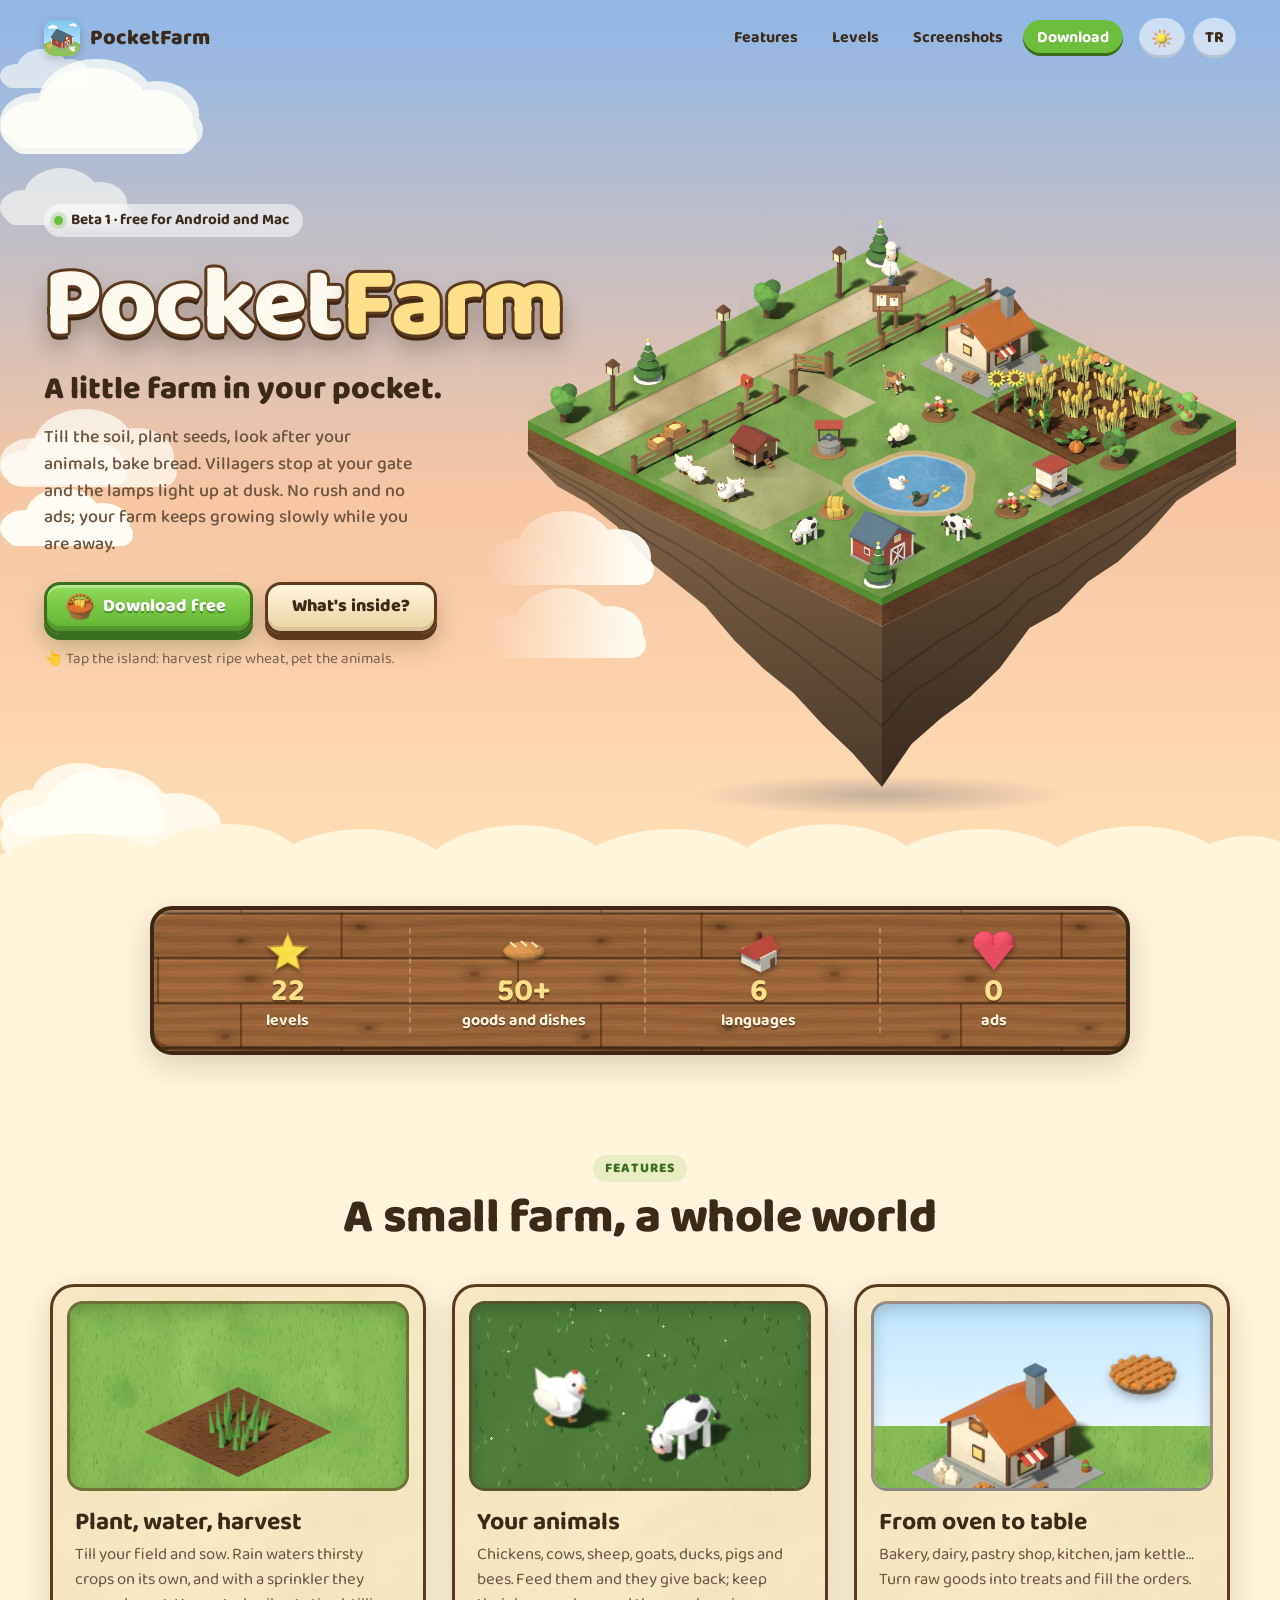
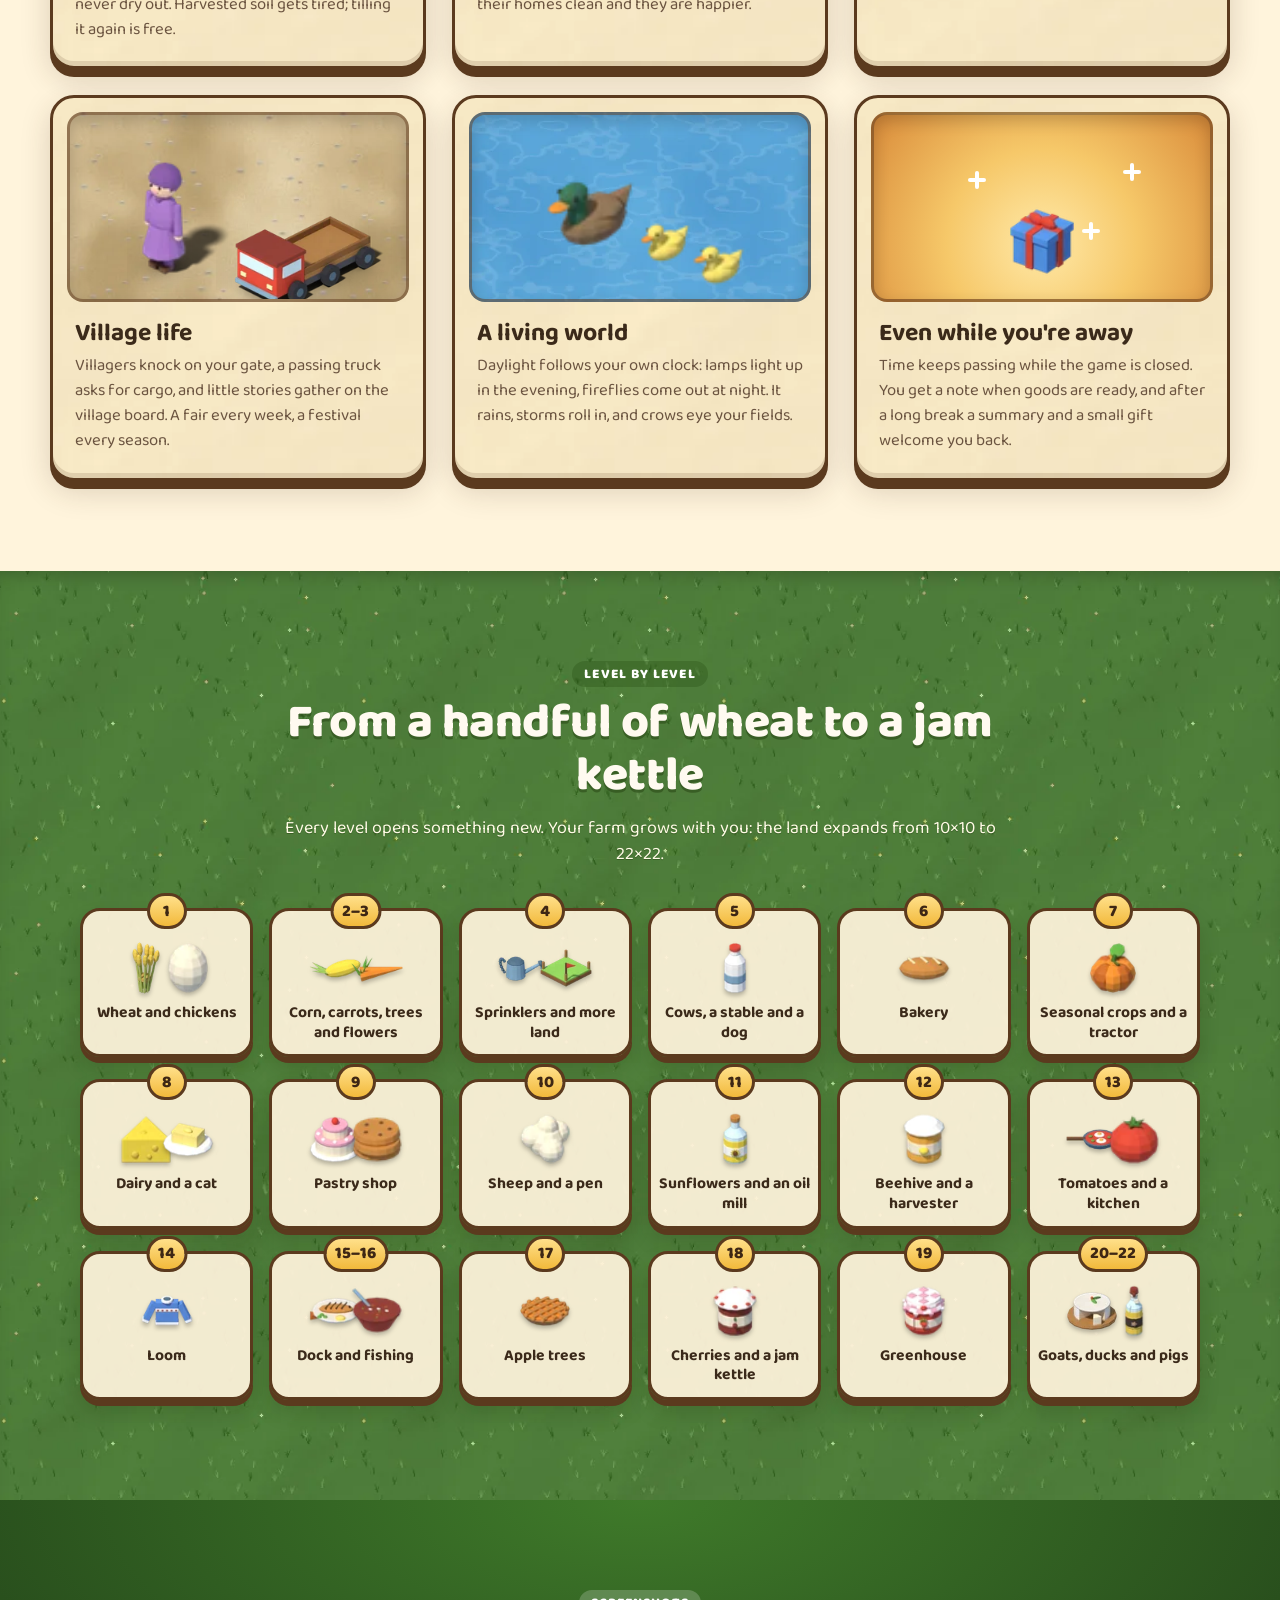
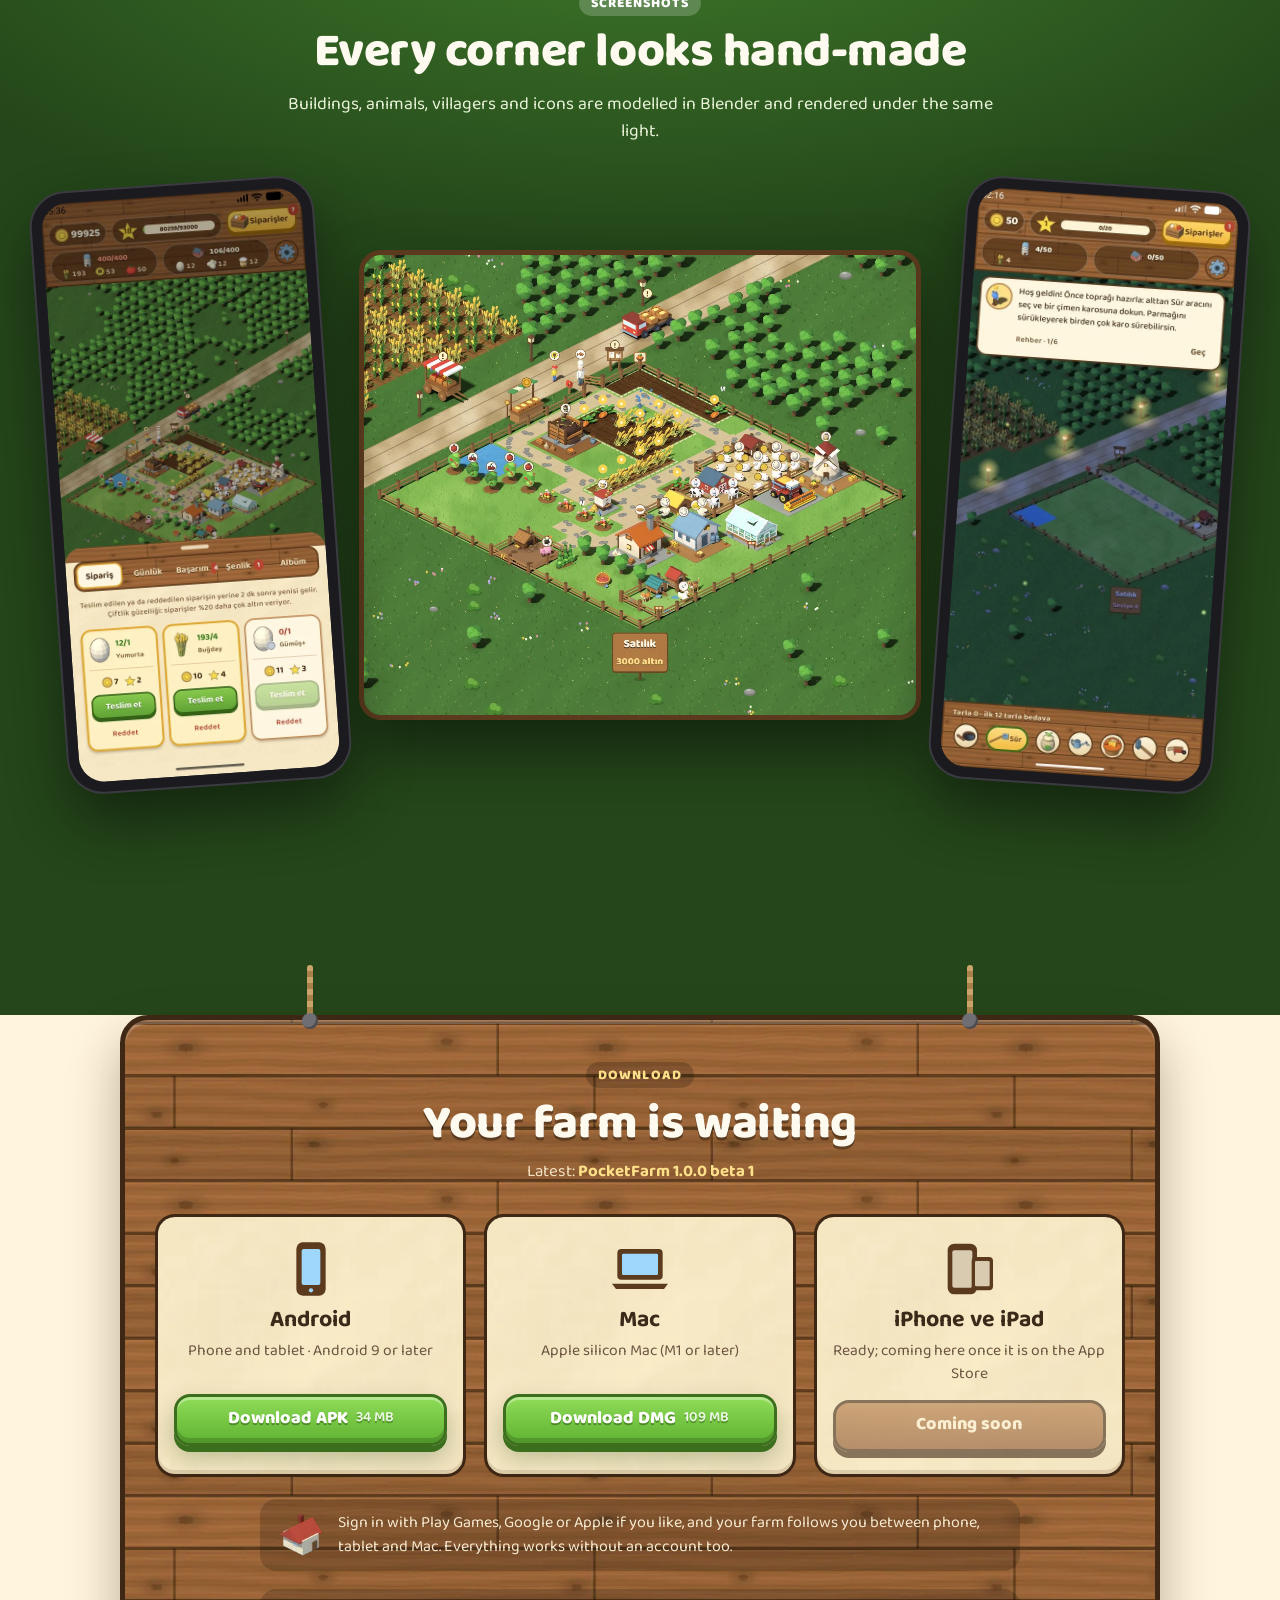
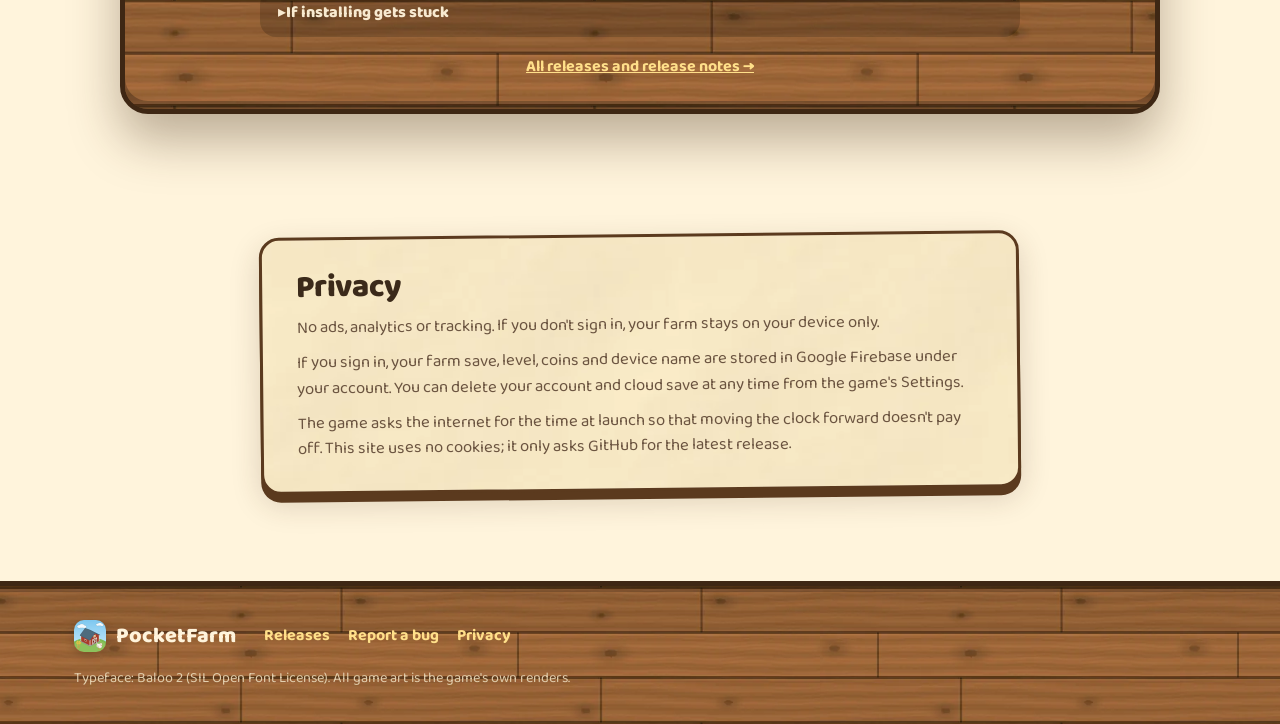
==== docs/index.html @ 1d4fcc30 "Tanıtım sitesi: gökte süzülen canlı çiftlik adası, özellikler, seviyeler, görseller ve indirme Co-Au" ====
<!doctype html>
<html lang="tr">
<head>
<meta charset="utf-8">
<meta name="viewport" content="width=device-width, initial-scale=1, viewport-fit=cover">
<title>PocketFarm — Cebinde küçük bir çiftlik</title>
<meta name="description" content="PocketFarm: el yapımı görünümlü, sakin bir çiftlik oyunu. Ek, biç, hayvanlarına bak, fırında ekmek pişir. Android ve Mac için ücretsiz beta.">
<meta name="theme-color" content="#7ec8ff">
<meta property="og:type" content="website">
<meta property="og:title" content="PocketFarm — Cebinde küçük bir çiftlik">
<meta property="og:description" content="El yapımı görünümlü, sakin bir çiftlik oyunu. Android ve Mac için ücretsiz beta.">
<meta property="og:image" content="https://serkantkn.github.io/PocketFarm/assets/og.jpg">
<meta property="og:url" content="https://serkantkn.github.io/PocketFarm/">
<meta name="twitter:card" content="summary_large_image">
<link rel="icon" href="assets/icon-64.png" type="image/png">
<link rel="apple-touch-icon" href="assets/icon-180.png">
<link rel="preload" href="assets/fonts/baloo2.woff2" as="font" type="font/woff2" crossorigin>
<link rel="stylesheet" href="assets/site.css">
</head>
<body>

<header class="hero" id="top" data-time="day">
  <div class="sky" aria-hidden="true">
    <div class="sky-layer" data-for="dawn"></div>
    <div class="sky-layer" data-for="day"></div>
    <div class="sky-layer" data-for="dusk"></div>
    <div class="sky-layer" data-for="night"></div>
    <div class="stars"></div>
    <div class="sun"></div>
    <div class="moon"></div>
    <div class="clouds back"></div>
  </div>

  <nav class="nav">
    <a class="brand" href="#top"><img src="assets/icon-64.png" alt="" width="36" height="36"><span>PocketFarm</span></a>
    <div class="nav-links">
      <a href="#ozellikler" data-i18n="nav.features">Neler var</a>
      <a href="#seviyeler" data-i18n="nav.levels">Seviyeler</a>
      <a href="#gorseller" data-i18n="nav.shots">Görseller</a>
      <a href="#indir" class="nav-cta" data-i18n="nav.download">İndir</a>
    </div>
    <div class="nav-tools">
      <button class="pill time-btn" id="timeBtn" type="button" aria-label="Günün saatini değiştir" data-i18n-aria="time.aria"><span class="time-icon"></span></button>
      <button class="pill lang-btn" id="langBtn" type="button" aria-label="Switch to English">EN</button>
    </div>
  </nav>

  <div class="hero-inner">
    <div class="hero-text">
      <p class="badge"><span class="dot"></span><span data-i18n="hero.badge">Beta 1 · Android ve Mac için ücretsiz</span></p>
      <h1 class="title">Pocket<span>Farm</span></h1>
      <p class="tagline" data-i18n="hero.tagline">Cebinde küçük bir çiftlik.</p>
      <p class="lead" data-i18n="hero.lead">Toprağı sür, tohum ek, hayvanlarına bak, fırında ekmek pişir. Köylüler kapına gelir, akşam olunca fenerler yanar. Acele yok, reklam yok; çiftliğin sen yokken de yavaş yavaş büyür.</p>
      <div class="cta">
        <a class="btn leaf" href="#indir"><span class="btn-icon" data-sprite="ui_harvest"></span><span data-i18n="hero.cta">Ücretsiz indir</span></a>
        <a class="btn paper" href="#ozellikler" data-i18n="hero.more">Neler var?</a>
      </div>
      <p class="hint" data-i18n="hero.hint">Adaya dokun: olgun buğdayı biç, hayvanları sev.</p>
    </div>
    <div class="island-wrap" id="islandWrap">
      <div class="island-float">
        <div class="island" id="island" role="img" aria-label="Gökte süzülen küçük bir çiftlik adası: fırın, kümes, tarla, gölet, yolda yürüyen köylüler" data-i18n-aria="hero.islandAria"></div>
      </div>
      <div class="island-shadow"></div>
      <div class="coin-pop" id="coinPill" hidden><span data-sprite="ui_coin"></span><b id="coinCount">0</b></div>
    </div>
  </div>

  <div class="clouds front" aria-hidden="true"></div>
  <div class="birds" id="birds" aria-hidden="true"></div>
  <svg class="cloud-bank" viewBox="0 0 1440 120" preserveAspectRatio="none" aria-hidden="true"><path d="M0,70 C60,40 120,40 170,62 C210,30 290,26 330,58 C380,34 450,36 490,64 C540,28 630,30 670,60 C720,36 800,34 840,62 C890,26 980,30 1020,60 C1070,34 1150,36 1190,62 C1240,30 1320,32 1360,58 C1395,44 1425,48 1440,56 L1440,120 L0,120 Z"/></svg>
</header>

<main>
  <section class="stats" aria-label="Kısaca">
    <ul>
      <li class="reveal"><span data-sprite="ui_star"></span><b>22</b><span data-i18n="stats.levels">seviye</span></li>
      <li class="reveal"><span data-sprite="item_bread"></span><b>50+</b><span data-i18n="stats.goods">ürün ve yemek</span></li>
      <li class="reveal"><span data-sprite="ui_home"></span><b>6</b><span data-i18n="stats.langs">dil</span></li>
      <li class="reveal"><span data-sprite="ui_heart"></span><b>0</b><span data-i18n="stats.ads">reklam</span></li>
    </ul>
  </section>

  <section class="features" id="ozellikler">
    <div class="section-head reveal">
      <p class="eyebrow" data-i18n="feat.eyebrow">Neler var</p>
      <h2 data-i18n="feat.title">Küçük bir çiftlik, kocaman bir dünya</h2>
    </div>
    <div class="cards">
      <article class="card reveal">
        <div class="vignette v-soil"><div class="grow" id="growDemo"></div><span class="drop" data-sprite="ui_water"></span></div>
        <h3 data-i18n="f1.t">Ek, sula, biç</h3>
        <p data-i18n="f1.d">Tarlanı sür, tohumu ek. Yağmur susuz ekinleri kendisi sular, fıskiye kurarsan hiç kurumazlar. Biçtiğin toprak yorulur; yeniden sürmek bedava.</p>
      </article>
      <article class="card reveal">
        <div class="vignette v-grass"><span class="actor" data-anim="animal_chicken_walk_se" data-scale="1.5" style="--x:26%;--y:66%"></span><span class="actor" data-anim="animal_cow_eat_sw" data-scale="1.3" style="--x:64%;--y:78%"></span></div>
        <h3 data-i18n="f2.t">Hayvanların</h3>
        <p data-i18n="f2.d">Tavuk, inek, koyun, keçi, ördek, domuz ve arılar. Besledikçe ürün verirler; evlerini temiz tutarsan daha mutlu olurlar.</p>
      </article>
      <article class="card reveal">
        <div class="vignette v-wood"><span class="still" data-sprite="object_bakery" style="--x:40%;--y:92%;--s:1.05"></span><div class="carousel" id="goods"></div></div>
        <h3 data-i18n="f3.t">Fırından sofraya</h3>
        <p data-i18n="f3.d">Fırın, mandıra, pastane, mutfak, reçel kazanı… Ham ürünü işle, siparişleri yetiştir. Menemen de var.</p>
      </article>
      <article class="card reveal">
        <div class="vignette v-road"><span class="actor" data-anim="villager_granny_idle_sw" data-scale="1.5" style="--x:28%;--y:82%"></span><span class="still" data-sprite="world_truck" style="--x:70%;--y:86%;--s:1.05"></span><span class="bubble" data-sprite="ui_orders"></span></div>
        <h3 data-i18n="f4.t">Köy hayatı</h3>
        <p data-i18n="f4.d">Kapına köylüler gelir, yoldan geçen kamyon yük ister, köy panosunda küçük hikâyeler birikir. Haftada bir panayır, her mevsim bir şenlik.</p>
      </article>
      <article class="card reveal">
        <div class="vignette v-water"><span class="actor" data-anim="bird_duck_brown_swim_sw" data-scale="2.2" style="--x:36%;--y:58%"></span><span class="actor" data-anim="bird_duckling_swim_sw" data-scale="2.2" style="--x:58%;--y:72%"></span><span class="actor" data-anim="bird_duckling_swim_sw" data-scale="2.2" style="--x:74%;--y:84%"></span></div>
        <h3 data-i18n="f5.t">Yaşayan dünya</h3>
        <p data-i18n="f5.d">Gün ışığı senin saatini izler: akşam fenerler yanar, gece ateş böcekleri çıkar. Yağmur yağar, fırtına çıkar, kargalar tarlana dadanır.</p>
      </article>
      <article class="card reveal">
        <div class="vignette v-gift"><span class="still pulse" data-sprite="ui_gift" style="--x:50%;--y:78%;--s:1.5"></span><span class="spark" style="--x:28%;--y:30%"></span><span class="spark" style="--x:74%;--y:26%"></span><span class="spark" style="--x:62%;--y:58%"></span></div>
        <h3 data-i18n="f6.t">Sen yokken de</h3>
        <p data-i18n="f6.d">Oyun kapalıyken zaman işlemeye devam eder. Ürünler hazır olunca haber verir; uzun bir aradan sonra seni neler olduğunun özeti ve küçük bir hediye karşılar.</p>
      </article>
    </div>
  </section>

  <section class="levels" id="seviyeler">
    <div class="section-head reveal">
      <p class="eyebrow" data-i18n="lv.eyebrow">Seviyeden seviyeye</p>
      <h2 data-i18n="lv.title">Bir avuç buğdaydan reçel kazanına</h2>
      <p class="sub" data-i18n="lv.sub">Her seviye yeni bir şey açar. Çiftliğin de seninle büyür: arazi 10×10'dan 22×22'ye genişler.</p>
    </div>
    <ol class="path" id="levelPath"></ol>
  </section>

  <section class="gallery" id="gorseller">
    <div class="section-head reveal light">
      <p class="eyebrow" data-i18n="gal.eyebrow">Görseller</p>
      <h2 data-i18n="gal.title">Her köşesi elle yapılmış gibi</h2>
      <p class="sub" data-i18n="gal.sub">Binalar, hayvanlar, köylüler ve simgeler Blender'da modellenip aynı ışıkla render edildi.</p>
    </div>
    <div class="shots">
      <figure class="phone reveal tilt-l"><img src="assets/shots/orders.webp" width="540" height="1200" loading="lazy" alt="Sipariş panosu: yumurta, buğday ve gümüş kalite yumurta siparişleri" data-i18n-alt="gal.a1"></figure>
      <figure class="wide reveal"><img src="assets/shots/farm.webp" width="1080" height="900" loading="lazy" alt="Çitle çevrili çiftlik: tarlalar, fırın, ahır, sera, yol kenarında tezgâh ve kamyon" data-i18n-alt="gal.a2"></figure>
      <figure class="phone reveal tilt-r"><img src="assets/shots/start-night.webp" width="540" height="1200" loading="lazy" alt="İlk açılış, gece: rehber kartı ve yanan fenerler" data-i18n-alt="gal.a3"></figure>
    </div>
  </section>

  <section class="download" id="indir">
    <div class="board reveal">
      <div class="board-ropes" aria-hidden="true"><i></i><i></i></div>
      <div class="board-face">
        <p class="eyebrow" data-i18n="dl.eyebrow">İndir</p>
        <h2 data-i18n="dl.title">Çiftliğin seni bekliyor</h2>
        <p class="version"><span data-i18n="dl.version">Son sürüm:</span> <b id="relName">PocketFarm 1.0.0 beta 1</b></p>
        <div class="platforms">
          <div class="platform">
            <svg viewBox="0 0 48 48" aria-hidden="true"><rect x="13" y="4" width="22" height="40" rx="5"/><rect x="17" y="9" width="14" height="27" rx="1.5" class="screen"/><circle cx="24" cy="40" r="1.6" class="screen"/></svg>
            <h3>Android</h3>
            <p data-i18n="dl.android">Telefon ve tablet · Android 9 ve üstü</p>
            <a class="btn leaf" id="apkLink" href="https://github.com/serkantkn/PocketFarm/releases/download/v1.0.0_beta-1/PocketFarm-1.0.0_beta-1.apk"><span data-i18n="dl.apk">APK indir</span> <small id="apkSize">34 MB</small></a>
          </div>
          <div class="platform">
            <svg viewBox="0 0 48 48" aria-hidden="true"><rect x="7" y="9" width="34" height="23" rx="3"/><rect x="10.5" y="12.5" width="27" height="16" rx="1" class="screen"/><path d="M3 35h42l-3 4H6z"/></svg>
            <h3>Mac</h3>
            <p data-i18n="dl.mac">Apple çipli Mac (M1 ve sonrası)</p>
            <a class="btn leaf" id="dmgLink" href="https://github.com/serkantkn/PocketFarm/releases/download/v1.0.0_beta-1/PocketFarm-1.0.0_beta-1-mac.dmg"><span data-i18n="dl.dmg">DMG indir</span> <small id="dmgSize">109 MB</small></a>
          </div>
          <div class="platform soon">
            <svg viewBox="0 0 48 48" aria-hidden="true"><rect x="8" y="5" width="22" height="38" rx="5"/><rect x="11.5" y="10" width="15" height="28" rx="1.5" class="screen"/><rect x="26" y="15" width="16" height="25" rx="3"/><rect x="28.5" y="18" width="11" height="19" rx="1" class="screen"/></svg>
            <h3>iPhone ve iPad</h3>
            <p data-i18n="dl.ios">Hazır; App Store'a çıkınca burada</p>
            <span class="btn wood disabled" data-i18n="dl.soon">Yakında</span>
          </div>
        </div>
        <div class="sync"><span data-sprite="ui_home"></span><p data-i18n="dl.sync">İstersen Play Oyunlar, Google ya da Apple hesabınla giriş yap: çiftliğin telefon, tablet ve Mac arasında seninle gelir. Giriş yapmadan da her şey oynanır.</p></div>
        <details class="howto">
          <summary data-i18n="dl.howto">Kurulumda takılırsan</summary>
          <div class="howto-body">
            <p><b>Android:</b> <span data-i18n="dl.howA">APK'yı indirip aç. Telefon bilinmeyen kaynaklardan yüklemeye izin vermeni isteyebilir; izin verip kurulumu tamamla.</span></p>
            <p><b>Mac:</b> <span data-i18n="dl.howM">DMG'yi aç, PocketFarm'ı Uygulamalar klasörüne sürükle. Uygulama henüz Apple onayından geçmediği için ilk açılışta macOS onu durdurur: Sistem Ayarları → Gizlilik ve Güvenlik'te en alttaki “Yine de Aç” düğmesine bas.</span></p>
            <p data-i18n="dl.howB">Bu bir beta: hatalarla karşılaşabilirsin. Bir sorun görürsen GitHub'da bir issue açman çok yardımcı olur.</p>
          </div>
        </details>
        <p class="all"><a href="https://github.com/serkantkn/PocketFarm/releases" data-i18n="dl.all">Bütün sürümler ve sürüm notları →</a></p>
      </div>
    </div>
  </section>

  <section class="privacy" id="gizlilik">
    <div class="paper-note reveal">
      <h2 data-i18n="pv.title">Gizlilik</h2>
      <p data-i18n="pv.p1">Reklam, analiz ve izleme yok. Giriş yapmazsan çiftliğin yalnızca cihazında durur.</p>
      <p data-i18n="pv.p2">Giriş yaparsan çiftlik kaydın, seviyen, altının ve cihazının adı hesabına bağlı olarak Google Firebase'de saklanır. Hesabını ve buluttaki kaydını istediğin an oyunun Ayarlar bölümünden silebilirsin.</p>
      <p data-i18n="pv.p3">Oyun, saat ileri alınarak kazanç elde edilmesin diye açılışta internetten saati sorar. Bu site de çerez kullanmaz; yalnızca son sürümü öğrenmek için GitHub'a sorar.</p>
    </div>
  </section>
</main>

<footer class="footer">
  <div class="footer-inner">
    <a class="brand" href="#top"><img src="assets/icon-64.png" alt="" width="32" height="32"><span>PocketFarm</span></a>
    <nav>
      <a href="https://github.com/serkantkn/PocketFarm/releases" data-i18n="ft.releases">Sürümler</a>
      <a href="https://github.com/serkantkn/PocketFarm/issues" data-i18n="ft.issues">Hata bildir</a>
      <a href="#gizlilik" data-i18n="ft.privacy">Gizlilik</a>
    </nav>
    <p class="small" data-i18n="ft.note">Yazı tipi: Baloo 2 (SIL Open Font License). Bütün oyun görselleri oyunun kendi render'larıdır.</p>
  </div>
</footer>

<script src="assets/site.js" defer></script>
</body>
</html>
---- docs/assets/site.css ----
/* PocketFarm tanıtım sitesi. Renkler oyunun arayüzünden: ahşap, kâğıt, yaprak yeşili, altın. */

@font-face {
  font-family: "Baloo 2";
  src: url("fonts/baloo2.woff2") format("woff2");
  font-weight: 400 800;
  font-display: swap;
}

:root {
  --ink: #3b2a1a;
  --ink-soft: #6b5440;
  --paper: #fff4dc;
  --paper-2: #f1dcb0;
  --wood: #9a6438;
  --wood-dark: #5b3a1e;
  --wood-deep: #3e2714;
  --leaf: #6cbf3c;
  --leaf-dark: #3b6e1d;
  --gold: #f2b93b;
  --gold-light: #ffe08a;
  --cream: #fffaf0;
  --sky-ink: #2a3a56;
  --radius: 18px;
  --shadow: 0 10px 30px rgba(62, 39, 20, .18);
  --hero-ink: var(--ink);
  --hero-ink-soft: var(--ink-soft);
  color-scheme: light;
}

* { box-sizing: border-box; }
html { scroll-behavior: smooth; -webkit-text-size-adjust: 100%; }
body {
  margin: 0;
  font-family: "Baloo 2", ui-rounded, "SF Pro Rounded", system-ui, sans-serif;
  color: var(--ink);
  background: var(--paper);
  line-height: 1.5;
  overflow-x: hidden;
}
img { max-width: 100%; display: block; }
a { color: inherit; }
h1, h2, h3 { line-height: 1.1; margin: 0; }
p { margin: 0; }

/* ---------- Sprite yardımcıları ---------- */
[data-sprite], .actor, .still, .spr { background-repeat: no-repeat; }
.ico {
  display: inline-block;
  background-size: contain;
  background-position: center;
  background-repeat: no-repeat;
}

/* ---------- Kahraman: gökyüzü ---------- */
.hero {
  position: relative;
  min-height: max(720px, 100svh);
  overflow: hidden;
  isolation: isolate;
  color: var(--hero-ink);
  padding-bottom: 90px;
}
.sky { position: absolute; inset: 0; z-index: -2; }
.sky-layer { position: absolute; inset: 0; opacity: 0; transition: opacity 1.6s ease; }
.sky-layer[data-for="dawn"]  { background: linear-gradient(180deg, #8fb7e8 0%, #f7c6a3 55%, #ffe1b8 100%); }
.sky-layer[data-for="day"]   { background: linear-gradient(180deg, #5fb4f2 0%, #9fd6fb 50%, #dff3ff 100%); }
.sky-layer[data-for="dusk"]  { background: linear-gradient(180deg, #3d4f97 0%, #b46a8c 45%, #ffa26b 80%, #ffd38a 100%); }
.sky-layer[data-for="night"] { background: linear-gradient(180deg, #070f2a 0%, #15275a 55%, #2a3f7a 100%); }
.hero[data-time="dawn"]  .sky-layer[data-for="dawn"],
.hero[data-time="day"]   .sky-layer[data-for="day"],
.hero[data-time="dusk"]  .sky-layer[data-for="dusk"],
.hero[data-time="night"] .sky-layer[data-for="night"] { opacity: 1; }

.hero[data-time="dusk"], .hero[data-time="night"] { --hero-ink: #fff4dc; --hero-ink-soft: #e9dcc4; }

.stars {
  position: absolute; inset: 0 0 30% 0; opacity: 0; transition: opacity 1.6s ease;
  background-image:
    radial-gradient(1.5px 1.5px at 12% 18%, #fff 50%, transparent 51%),
    radial-gradient(1px 1px at 22% 42%, #fff 50%, transparent 51%),
    radial-gradient(1.5px 1.5px at 35% 12%, #fff 50%, transparent 51%),
    radial-gradient(1px 1px at 48% 30%, #fff 50%, transparent 51%),
    radial-gradient(2px 2px at 58% 8%, #fff 50%, transparent 51%),
    radial-gradient(1px 1px at 66% 36%, #fff 50%, transparent 51%),
    radial-gradient(1.5px 1.5px at 78% 16%, #fff 50%, transparent 51%),
    radial-gradient(1px 1px at 88% 40%, #fff 50%, transparent 51%),
    radial-gradient(1.5px 1.5px at 94% 10%, #fff 50%, transparent 51%),
    radial-gradient(1px 1px at 6% 52%, #fff 50%, transparent 51%),
    radial-gradient(1px 1px at 41% 56%, #fff 50%, transparent 51%),
    radial-gradient(1px 1px at 72% 60%, #fff 50%, transparent 51%);
  animation: twinkle 5s ease-in-out infinite alternate;
}
.hero[data-time="night"] .stars { opacity: 1; }
.hero[data-time="dusk"] .stars { opacity: .35; }
@keyframes twinkle { from { filter: brightness(.7); } to { filter: brightness(1.3); } }

.sun, .moon {
  position: absolute; width: 110px; height: 110px; border-radius: 50%;
  left: var(--orb-x, 70%); top: var(--orb-y, 12%);
  transition: left 1.6s ease, top 1.6s ease, opacity 1.2s ease;
}
.sun {
  background: radial-gradient(circle at 50% 50%, #fff6c8 0 38%, #ffd96a 39% 54%, rgba(255, 210, 90, .35) 55% 68%, transparent 70%);
  animation: sunpulse 6s ease-in-out infinite;
}
.moon {
  width: 70px; height: 70px; opacity: 0;
  background: radial-gradient(circle at 38% 38%, #fffbe8 0 55%, #e8dfc0 56% 70%, transparent 71%);
  box-shadow: 0 0 60px 20px rgba(255, 248, 220, .18);
}
.hero[data-time="night"] .sun { opacity: 0; }
.hero[data-time="night"] .moon { opacity: 1; }
@keyframes sunpulse { 50% { transform: scale(1.06); } }

/* Bulutlar: JS üretir, CSS kaydırır */
.clouds { position: absolute; inset: 0; pointer-events: none; }
.clouds.back { z-index: 0; }
.clouds.front { z-index: 2; }
.clouds.local { z-index: 8; overflow: hidden; inset: -10% -6%; -webkit-mask-image: linear-gradient(90deg, transparent, #000 18%, #000 82%, transparent); mask-image: linear-gradient(90deg, transparent, #000 18%, #000 82%, transparent); }
.clouds.local .cloud { animation-name: driftLocal; }
@keyframes driftLocal { from { transform: translateX(-260px); } to { transform: translateX(calc(100cqw + 40px)); } }
.island-wrap { container-type: inline-size; }
.cloud {
  position: absolute; left: 0; top: var(--top);
  width: var(--w); height: calc(var(--w) * .42);
  opacity: var(--o, .9);
  animation: drift var(--dur) linear infinite;
  animation-delay: var(--delay);
  will-change: transform;
}
.cloud::before, .cloud::after, .cloud i {
  content: ""; position: absolute; background: #fff; border-radius: 50%;
}
.cloud::before { width: 55%; height: 100%; left: 18%; bottom: 0; }
.cloud::after { width: 40%; height: 75%; right: 6%; bottom: 0; }
.cloud i { width: 36%; height: 62%; left: 0; bottom: 0; }
.cloud b { position: absolute; left: 4%; right: 4%; bottom: 0; height: 40%; background: #fff; border-radius: 999px; }
.hero[data-time="dusk"] .cloud { filter: sepia(.4) saturate(2) hue-rotate(-20deg) brightness(.95); }
.hero[data-time="night"] .cloud { filter: brightness(.38) saturate(.6); }
.hero[data-time="dawn"] .cloud { filter: sepia(.25) saturate(1.6) hue-rotate(-12deg); }
@keyframes drift {
  from { transform: translateX(-30vw); }
  to { transform: translateX(110vw); }
}

.cloud-bank { position: absolute; left: 0; right: 0; bottom: -1px; width: 100%; height: 110px; z-index: 5; }
.cloud-bank path { fill: var(--paper); }

/* ---------- Gezinme ---------- */
.nav {
  position: relative; z-index: 10;
  display: flex; align-items: center; gap: 16px;
  max-width: 1240px; margin: 0 auto; padding: 18px 24px;
}
.brand { display: inline-flex; align-items: center; gap: 10px; text-decoration: none; font-weight: 800; font-size: 1.35rem; }
.brand img { border-radius: 10px; box-shadow: 0 3px 10px rgba(0, 0, 0, .18); }
.nav-links { display: flex; gap: 6px; margin-left: auto; }
.nav-links a {
  text-decoration: none; font-weight: 700; padding: 6px 14px; border-radius: 999px;
  color: var(--hero-ink); transition: background .2s;
}
.nav-links a:hover { background: rgba(255, 255, 255, .35); }
.nav-links .nav-cta { background: var(--leaf); color: #fff; box-shadow: inset 0 -3px 0 var(--leaf-dark); }
.nav-links .nav-cta:hover { background: #7bd048; }
.nav-tools { display: flex; gap: 8px; }
.pill {
  font: inherit; font-weight: 800; cursor: pointer; border: 0;
  height: 40px; min-width: 40px; padding: 0 12px; border-radius: 999px;
  background: rgba(255, 255, 255, .55); color: var(--ink);
  box-shadow: inset 0 -3px 0 rgba(0, 0, 0, .12);
  backdrop-filter: blur(6px); -webkit-backdrop-filter: blur(6px);
  transition: transform .15s, background .2s;
}
.pill:hover { background: rgba(255, 255, 255, .8); }
.pill:active { transform: translateY(1px); }
.time-icon { display: inline-block; width: 22px; height: 22px; vertical-align: middle; background-size: contain; background-repeat: no-repeat; background-position: center; }

/* ---------- Kahraman: metin ve ada ---------- */
.hero-inner {
  position: relative; z-index: 3;
  max-width: 1240px; margin: 0 auto; padding: 24px 24px 0;
  display: grid; grid-template-columns: minmax(0, 1fr) minmax(0, 1.5fr);
  align-items: center; gap: 12px;
}
.hero-text { position: relative; z-index: 6; }
.badge {
  display: inline-flex; align-items: center; gap: 8px;
  padding: 5px 14px 5px 10px; border-radius: 999px;
  background: rgba(255, 255, 255, .55); color: var(--ink);
  font-weight: 700; font-size: .95rem;
  backdrop-filter: blur(6px); -webkit-backdrop-filter: blur(6px);
}
.badge .dot { width: 9px; height: 9px; border-radius: 50%; background: var(--leaf); box-shadow: 0 0 0 4px rgba(108, 191, 60, .25); animation: ping 2s ease-out infinite; }
@keyframes ping { 50% { box-shadow: 0 0 0 7px rgba(108, 191, 60, 0); } }

.title {
  margin: 14px 0 6px;
  font-size: clamp(3.4rem, 8vw, 6.2rem); font-weight: 800; letter-spacing: -.02em;
  color: var(--cream);
  -webkit-text-stroke: 0;
  text-shadow:
    0 3px 0 var(--wood-dark), 0 6px 0 var(--wood-deep),
    3px 0 0 var(--wood-dark), -3px 0 0 var(--wood-dark), 0 -3px 0 var(--wood-dark),
    2px 2px 0 var(--wood-dark), -2px 2px 0 var(--wood-dark), 2px -2px 0 var(--wood-dark), -2px -2px 0 var(--wood-dark),
    0 14px 24px rgba(40, 25, 10, .35);
}
.title span { color: var(--gold-light); }
.tagline { font-size: clamp(1.4rem, 2.6vw, 2rem); font-weight: 800; color: var(--hero-ink); }
.lead { margin-top: 10px; font-size: 1.12rem; max-width: 34ch; color: var(--hero-ink-soft); font-weight: 500; }
.cta { display: flex; flex-wrap: wrap; gap: 12px; margin-top: 24px; }
.hint { margin-top: 14px; font-size: .95rem; color: var(--hero-ink-soft); opacity: .9; }
.hint::before { content: "👆 "; }

.btn {
  --b: var(--leaf-dark);
  display: inline-flex; align-items: center; justify-content: center; gap: 8px;
  min-height: 52px; padding: 8px 24px 11px; border-radius: 16px;
  font: inherit; font-size: 1.12rem; font-weight: 800; text-decoration: none; cursor: pointer;
  border: 3px solid var(--b);
  transition: transform .15s ease, box-shadow .15s ease, filter .2s;
  position: relative;
}
.btn small { font-weight: 600; opacity: .85; font-size: .9rem; }
.btn.leaf {
  color: #fff; background: linear-gradient(180deg, #8fdc58 0%, #5fb231 100%);
  box-shadow: inset 0 -5px 0 rgba(0, 0, 0, .16), inset 0 3px 0 rgba(255, 255, 255, .35), 0 6px 0 var(--leaf-dark), 0 12px 24px rgba(40, 80, 20, .3);
  text-shadow: 0 2px 0 rgba(30, 70, 10, .45);
}
.btn.paper {
  --b: var(--wood-dark);
  color: var(--ink); background: linear-gradient(180deg, var(--paper) 0%, #ead3a4 100%);
  box-shadow: inset 0 -4px 0 rgba(0, 0, 0, .08), 0 6px 0 var(--wood-dark), 0 12px 24px rgba(62, 39, 20, .25);
}
.btn.wood {
  --b: var(--wood-deep);
  color: var(--paper); background: linear-gradient(180deg, #b47a48 0%, #8a5630 100%);
  box-shadow: 0 6px 0 var(--wood-deep);
}
.btn:hover { transform: translateY(-2px); filter: brightness(1.05); }
.btn:active { transform: translateY(4px); box-shadow: inset 0 -3px 0 rgba(0, 0, 0, .16), 0 2px 0 var(--b); }
.btn.disabled { opacity: .6; pointer-events: none; }
.btn-icon { width: 30px; height: 30px; margin: -4px 0 -4px -6px; background-size: contain; }

.island-wrap { position: relative; justify-self: center; width: 100%; }
.island-float { animation: bob 7s ease-in-out infinite; transform-origin: 50% 50%; }
@keyframes bob { 50% { transform: translateY(-14px); } }
.island { position: relative; transform-origin: 0 0; }
.island-shadow {
  position: absolute; left: 50%; bottom: -40px; width: 52%; height: 40px; translate: -50% 0;
  background: radial-gradient(closest-side, rgba(30, 50, 90, .25), transparent);
  animation: shadow 7s ease-in-out infinite; z-index: -1;
}
@keyframes shadow { 50% { transform: scale(.9); opacity: .7; } }

.world { position: absolute; inset: 0; transition: filter 1.6s ease; }
.hero[data-time="dusk"] .world { filter: brightness(.86) saturate(1.05) sepia(.18) hue-rotate(-8deg); }
.hero[data-time="night"] .world { filter: brightness(.48) saturate(.75) hue-rotate(8deg); }
.hero[data-time="dawn"] .world { filter: brightness(.97) sepia(.12); }
.ground { position: absolute; left: 0; top: 0; overflow: visible; }
.spr { position: absolute; background-size: var(--bw) var(--bh); pointer-events: none; }
.spr.tap { pointer-events: auto; cursor: pointer; }
.spr.sway { transform-origin: var(--ox) var(--oy); animation: sway var(--sd, 3.2s) ease-in-out infinite; animation-delay: var(--sdl, 0s); }
@keyframes sway { 0%, 100% { transform: rotate(-1.6deg); } 50% { transform: rotate(1.6deg); } }
.spr.pop { animation: popin .45s cubic-bezier(.3, 1.6, .5, 1); transform-origin: var(--ox) var(--oy); }
@keyframes popin { from { transform: scale(.4); } to { transform: scale(1); } }
.spr.hop { animation: hop .5s ease; }
@keyframes hop { 40% { translate: 0 -10px; } }

.glows { position: absolute; inset: 0; pointer-events: none; }
.glow {
  position: absolute; width: 90px; height: 90px; margin: -45px 0 0 -45px; border-radius: 50%;
  background: radial-gradient(closest-side, rgba(255, 214, 120, .85), rgba(255, 180, 70, .25) 55%, transparent);
  opacity: 0; transition: opacity 1.6s ease; mix-blend-mode: screen;
}
.hero[data-time="dusk"] .glow { opacity: .55; }
.hero[data-time="night"] .glow { opacity: 1; animation: flicker 3s ease-in-out infinite alternate; }
@keyframes flicker { 50% { transform: scale(.94); } }
.firefly {
  position: absolute; width: 5px; height: 5px; border-radius: 50%;
  background: #f6ff9e; box-shadow: 0 0 8px 3px rgba(240, 255, 140, .8);
  opacity: 0; transition: opacity 1.2s ease;
  animation: fly var(--d) ease-in-out infinite alternate, blink 2.4s ease-in-out infinite;
  animation-delay: var(--dl), var(--dl);
}
.hero[data-time="night"] .firefly { opacity: 1; }
@keyframes fly { to { transform: translate(var(--fx), var(--fy)); } }
@keyframes blink { 50% { filter: brightness(.3); } }

.float-item {
  position: absolute; width: 40px; height: 40px; background-size: contain; background-repeat: no-repeat;
  pointer-events: none; z-index: 9999;
  animation: rise 1s ease-out forwards;
}
@keyframes rise {
  0% { transform: translateY(0) scale(.6); opacity: 0; }
  20% { opacity: 1; transform: translateY(-14px) scale(1.15); }
  100% { transform: translateY(-70px) scale(.9); opacity: 0; }
}
.coin-pop {
  position: absolute; right: 8%; top: 6%; z-index: 7;
  display: flex; align-items: center; gap: 6px; padding: 4px 14px 4px 6px; border-radius: 999px;
  background: rgba(62, 39, 20, .78); color: var(--gold-light); font-weight: 800; font-size: 1.1rem;
  box-shadow: inset 0 -3px 0 rgba(0, 0, 0, .25);
}
.coin-pop[hidden] { display: none; }
.coin-pop span { width: 28px; height: 28px; background-size: contain; }
.coin-pop.bump { animation: bump .35s ease; }
@keyframes bump { 50% { transform: scale(1.15); } }

.birds { position: absolute; inset: 0; pointer-events: none; z-index: 2; }
.bird { position: absolute; background-repeat: no-repeat; }

/* ---------- Bölümler ---------- */
section { position: relative; }
.section-head { text-align: center; max-width: 760px; margin: 0 auto 40px; padding: 0 20px; }
.eyebrow {
  display: inline-block; font-weight: 800; letter-spacing: .08em; text-transform: uppercase; font-size: .85rem;
  color: var(--leaf-dark); background: rgba(108, 191, 60, .15); padding: 3px 12px; border-radius: 999px; margin-bottom: 10px;
}
h2 { font-size: clamp(2rem, 4.2vw, 3rem); font-weight: 800; letter-spacing: -.01em; }
.sub { margin-top: 12px; font-size: 1.12rem; color: var(--ink-soft); }
.section-head.light h2 { color: var(--cream); }
.section-head.light .sub { color: #e8f2d8; }
.section-head.light .eyebrow { color: #fff; background: rgba(255, 255, 255, .2); }

/* İstatistik şeridi: ahşap tahta */
.stats { padding: 6px 20px 70px; }
.stats ul {
  list-style: none; margin: 0 auto; padding: 18px 20px; max-width: 980px;
  display: grid; grid-template-columns: repeat(4, 1fr); gap: 8px;
  background: url("textures/wood.webp") center / 360px, var(--wood);
  border: 4px solid var(--wood-deep); border-radius: 22px;
  box-shadow: inset 0 3px 0 rgba(255, 255, 255, .18), inset 0 -5px 0 rgba(0, 0, 0, .25), var(--shadow);
}
.stats li {
  display: flex; flex-direction: column; align-items: center; text-align: center; color: var(--paper);
  text-shadow: 0 2px 0 rgba(0, 0, 0, .35);
}
.stats li + li { border-left: 2px dashed rgba(255, 244, 220, .25); }
.stats li > span:first-child { width: 46px; height: 46px; background-size: contain; filter: drop-shadow(0 3px 2px rgba(0, 0, 0, .3)); }
.stats b { font-size: 2rem; line-height: 1.1; color: var(--gold-light); }
.stats li > span:last-child { font-weight: 700; font-size: 1rem; }

/* Özellik kartları */
.features { padding: 30px 20px 90px; }
.cards { max-width: 1180px; margin: 0 auto; display: grid; grid-template-columns: repeat(3, 1fr); gap: 26px; }
.card {
  background: url("textures/parchment.webp") center / 420px, var(--paper);
  border: 3px solid var(--wood-dark); border-radius: 24px; padding: 14px 14px 24px;
  box-shadow: inset 0 -5px 0 rgba(91, 58, 30, .15), 0 8px 0 var(--wood-dark), var(--shadow);
  transition: transform .25s ease, box-shadow .25s ease;
}
.card:hover { transform: translateY(-6px) rotate(-.4deg); box-shadow: inset 0 -5px 0 rgba(91, 58, 30, .15), 0 12px 0 var(--wood-dark), 0 22px 40px rgba(62, 39, 20, .22); }
.card h3 { font-size: 1.55rem; margin: 18px 8px 6px; }
.card p { margin: 0 8px; color: var(--ink-soft); font-size: 1.04rem; }
.vignette {
  position: relative; height: 190px; border-radius: 16px; overflow: hidden;
  border: 3px solid rgba(91, 58, 30, .55);
  box-shadow: inset 0 6px 16px rgba(0, 0, 0, .18);
}
.v-soil { background: url("textures/grass.webp") center / 300px; }
.v-grass { background: url("textures/meadow.webp") center / 320px; }
.v-wood { background: linear-gradient(180deg, #bfe6ff, #eaf7ff 70%), #cfeeff; }
.v-wood::after { content: ""; position: absolute; left: 0; right: 0; bottom: 0; height: 34%; background: url("textures/grass.webp") center / 260px; }
.v-road { background: url("textures/dirt.webp") center / 260px; }
.v-water { background: url("textures/water.webp") center / 220px; animation: water 14s linear infinite; }
@keyframes water { to { background-position: 220px 0; } }
.v-gift { background: radial-gradient(circle at 50% 70%, #ffe9a8, #f6c869 45%, #d98b3a 100%); }
.vignette .actor, .vignette .still {
  position: absolute; left: var(--x); top: var(--y);
}
.vignette .still { z-index: 1; }
.vignette .actor { z-index: 2; }
.bubble { width: 44px; height: 44px; left: 24%; top: 12%; background-size: contain; animation: floaty 2.6s ease-in-out infinite; z-index: 3; filter: drop-shadow(0 4px 4px rgba(0, 0, 0, .25)); }
.drop { width: 40px; height: 40px; left: 68%; top: 14%; background-size: contain; animation: dropit 2.4s ease-in infinite; z-index: 3; }
@keyframes dropit { 0% { transform: translateY(-10px); opacity: 0; } 20% { opacity: 1; } 70% { transform: translateY(46px); opacity: 1; } 100% { transform: translateY(56px); opacity: 0; } }
@keyframes floaty { 50% { transform: translateY(-8px); } }
.pulse { animation: giftpulse 2.2s ease-in-out infinite; }
@keyframes giftpulse { 0%, 100% { transform: rotate(-4deg) scale(1); } 50% { transform: rotate(4deg) scale(1.08); } }
.spark { position: absolute; left: var(--x); top: var(--y); width: 18px; height: 18px; animation: spark 1.8s ease-in-out infinite; }
.spark::before, .spark::after { content: ""; position: absolute; inset: 0; margin: auto; background: #fff; border-radius: 2px; }
.spark::before { width: 4px; height: 18px; }
.spark::after { width: 18px; height: 4px; }
.spark:nth-of-type(3) { animation-delay: .6s; }
.spark:nth-of-type(4) { animation-delay: 1.2s; }
@keyframes spark { 0%, 100% { transform: scale(0) rotate(0); opacity: 0; } 50% { transform: scale(1) rotate(45deg); opacity: 1; } }
.grow { position: absolute; left: 50%; top: 56%; width: 150px; height: 120px; translate: -50% -50%; scale: 1.25; }
.grow .soil {
  position: absolute; left: 0; right: 0; bottom: 4px; height: 72px;
  background: url("textures/soil.webp") center / 140px, #8b5a32; background-blend-mode: multiply;
  clip-path: polygon(50% 0, 100% 50%, 50% 100%, 0 50%);
}
.carousel { position: absolute; right: 9%; top: 18%; width: 74px; height: 74px; z-index: 2; }
.carousel span { position: absolute; inset: 0; background-size: contain; opacity: 0; transform: translateY(14px) scale(.7); transition: opacity .4s ease, transform .5s cubic-bezier(.3, 1.6, .5, 1); filter: drop-shadow(0 5px 4px rgba(0, 0, 0, .25)); }
.carousel span.on { opacity: 1; transform: none; }

/* Seviye yolu */
.levels {
  padding: 90px 20px 100px;
  background: url("textures/meadow.webp") center / 360px, #8bc35a;
  box-shadow: inset 0 14px 20px -12px rgba(0, 0, 0, .25);
}
.levels .section-head h2 { color: var(--cream); text-shadow: 0 3px 0 rgba(40, 70, 20, .55); }
.levels .section-head .sub { color: #fffbe6; text-shadow: 0 1px 0 rgba(40, 70, 20, .5); }
.levels .eyebrow { color: #fff; background: rgba(40, 80, 20, .35); }
.path {
  list-style: none; margin: 0 auto; padding: 0; max-width: 1120px;
  display: grid; grid-template-columns: repeat(6, 1fr); gap: 22px 16px;
  position: relative;
}
.step {
  position: relative; text-align: center;
  background: rgba(255, 244, 220, .93); border: 3px solid var(--wood-dark); border-radius: 20px;
  padding: 30px 8px 12px; box-shadow: 0 6px 0 var(--wood-dark), 0 12px 20px rgba(30, 50, 10, .2);
}
.step .lv {
  position: absolute; left: 50%; top: -18px; translate: -50% 0;
  min-width: 40px; height: 36px; padding: 0 9px; border-radius: 999px;
  display: grid; place-items: center; font-weight: 800; font-size: 1.05rem; color: var(--wood-deep);
  background: linear-gradient(180deg, var(--gold-light), var(--gold)); border: 3px solid var(--wood-dark);
}
.step .icons { display: flex; justify-content: center; gap: 2px; height: 56px; }
.step .icons span { width: 54px; height: 54px; background-size: contain; filter: drop-shadow(0 3px 2px rgba(0, 0, 0, .25)); transition: transform .3s cubic-bezier(.3, 1.8, .5, 1); }
.step:hover .icons span { transform: translateY(-6px) rotate(-6deg); }
.step .icons span + span { margin-left: -14px; }
.step p { font-weight: 700; font-size: .98rem; line-height: 1.25; margin-top: 6px; }

/* Galeri */
.gallery {
  padding: 90px 20px 110px;
  background: radial-gradient(1200px 500px at 50% 0%, #3f7a2a, #24461a 70%), #24461a;
}
.shots {
  max-width: 1180px; margin: 0 auto;
  display: grid; grid-template-columns: 1fr 2fr 1fr; gap: 28px; align-items: center;
}
.shots figure { margin: 0; }
.shots img { width: 100%; height: auto; }
.phone {
  border-radius: 34px; padding: 10px; background: #1b1b1f;
  box-shadow: 0 0 0 2px #3a3a40, 0 30px 60px rgba(0, 0, 0, .45);
}
.phone img { border-radius: 26px; }
.wide { border-radius: 22px; overflow: hidden; border: 5px solid var(--wood-dark); box-shadow: 0 30px 60px rgba(0, 0, 0, .45); }
.tilt-l.in { transform: rotate(-4deg); }
.tilt-r.in { transform: rotate(4deg); }
.shots figure { transition: transform .8s cubic-bezier(.2, .9, .3, 1.2), opacity .8s ease; }
.shots figure:hover { transform: rotate(0) scale(1.03); }

/* İndir: asılı tahta tabela */
.download { padding: 70px 20px 90px; background: linear-gradient(180deg, #24461a 0, #24461a 120px, var(--paper) 120px); }
.board { max-width: 1040px; margin: 0 auto; position: relative; }
.board-ropes { display: flex; justify-content: space-between; padding: 0 18%; height: 60px; margin-bottom: -10px; }
.board-ropes i { width: 6px; background: repeating-linear-gradient(180deg, #c9a46a 0 6px, #a8814a 6px 12px); border-radius: 3px; position: relative; }
.board-ropes i::after { content: ""; position: absolute; left: 50%; bottom: -4px; width: 16px; height: 16px; translate: -50% 0; border-radius: 50%; background: #6e6e74; box-shadow: inset -2px -2px 0 rgba(0, 0, 0, .3); }
.board-face {
  text-align: center; color: var(--paper);
  background: url("textures/wood.webp") center / 420px, var(--wood);
  border: 5px solid var(--wood-deep); border-radius: 28px; padding: 42px 30px 30px;
  box-shadow: inset 0 4px 0 rgba(255, 255, 255, .18), inset 0 -8px 0 rgba(0, 0, 0, .25), 0 26px 50px rgba(62, 39, 20, .35);
  transform-origin: 50% -60px;
}
.board.in .board-face { animation: swing 2.4s ease-out; }
@keyframes swing { 0% { transform: rotate(3deg); } 30% { transform: rotate(-2deg); } 55% { transform: rotate(1deg); } 80% { transform: rotate(-.4deg); } 100% { transform: rotate(0); } }
.board-face h2 { color: var(--cream); text-shadow: 0 3px 0 rgba(0, 0, 0, .35); }
.board-face .eyebrow { color: var(--gold-light); background: rgba(0, 0, 0, .2); }
.version { margin-top: 8px; font-size: 1.05rem; color: #f3e2c2; }
.version b { color: var(--gold-light); }
.platforms { display: grid; grid-template-columns: repeat(3, 1fr); gap: 18px; margin: 30px 0 22px; }
.platform {
  background: url("textures/parchment.webp") center / 360px, var(--paper); color: var(--ink);
  border: 3px solid var(--wood-deep); border-radius: 20px; padding: 20px 16px 22px;
  display: flex; flex-direction: column; align-items: center; gap: 6px;
  box-shadow: inset 0 -4px 0 rgba(91, 58, 30, .15);
}
.platform svg { width: 64px; height: 64px; fill: var(--wood-dark); }
.platform svg .screen { fill: #9fd6fb; }
.platform h3 { font-size: 1.45rem; }
.platform p { color: var(--ink-soft); font-size: .98rem; min-height: 2.6em; }
.platform .btn { margin-top: 8px; width: 100%; }
.platform.soon svg .screen { fill: #d8cbb0; }
.sync {
  display: flex; align-items: center; gap: 14px; text-align: left; max-width: 760px; margin: 6px auto 18px;
  background: rgba(0, 0, 0, .18); border-radius: 16px; padding: 12px 18px; color: #f8ead0;
}
.sync span { flex: none; width: 46px; height: 46px; background-size: contain; }
.howto { max-width: 760px; margin: 0 auto; text-align: left; background: rgba(0, 0, 0, .18); border-radius: 16px; color: #f8ead0; }
.howto summary { cursor: pointer; padding: 12px 18px; font-weight: 800; list-style: none; }
.howto summary::-webkit-details-marker { display: none; }
.howto summary::before { content: "▸ "; display: inline-block; transition: transform .2s; }
.howto[open] summary::before { transform: rotate(90deg); }
.howto-body { padding: 0 18px 14px; display: grid; gap: 8px; }
.all { margin-top: 18px; }
.all a { color: var(--gold-light); font-weight: 700; }

/* Gizlilik */
.privacy { padding: 30px 20px 90px; }
.paper-note {
  max-width: 760px; margin: 0 auto; padding: 30px 34px;
  background: url("textures/parchment.webp") center / 420px, var(--paper);
  border: 3px solid var(--wood-dark); border-radius: 20px; rotate: -.6deg;
  box-shadow: 0 8px 0 var(--wood-dark), var(--shadow);
}
.paper-note h2 { font-size: 2rem; margin-bottom: 10px; }
.paper-note p + p { margin-top: 10px; }
.paper-note p { color: var(--ink-soft); font-size: 1.05rem; }

/* Alt bilgi */
.footer { background: url("textures/wood.webp") center / 360px, var(--wood-dark); color: var(--paper); border-top: 5px solid var(--wood-deep); }
.footer::before { content: ""; display: block; height: 6px; background: rgba(0, 0, 0, .2); }
.footer-inner { max-width: 1180px; margin: 0 auto; padding: 28px 24px 34px; display: flex; flex-wrap: wrap; align-items: center; gap: 16px 28px; }
.footer nav { display: flex; gap: 18px; flex-wrap: wrap; }
.footer nav a { font-weight: 700; text-decoration: none; color: var(--gold-light); }
.footer nav a:hover { text-decoration: underline; }
.footer .small { flex-basis: 100%; font-size: .9rem; color: #e3cfae; }

/* Ekrana girince belirme */
.reveal { opacity: 0; transform: translateY(26px); transition: opacity .7s ease, transform .7s cubic-bezier(.2, .9, .3, 1.15); transition-delay: var(--rd, 0s); }
.reveal.in { opacity: 1; transform: none; }
.reveal.tilt-l.in { transform: rotate(-4deg); }
.reveal.tilt-r.in { transform: rotate(4deg); }

/* ---------- Dar ekranlar ---------- */
@media (max-width: 1020px) {
  .hero-inner { grid-template-columns: 1fr; text-align: center; padding-top: 6px; }
  .lead { margin-left: auto; margin-right: auto; }
  .cta { justify-content: center; }
  .hero-text { padding: 0 4px; }
  .cards { grid-template-columns: repeat(2, 1fr); }
  .path { grid-template-columns: repeat(3, 1fr); }
  .coin-pop { right: 4%; top: 0; }
}
@media (max-width: 760px) {
  .nav { padding: 12px 16px; gap: 10px; }
  .nav-links a:not(.nav-cta) { display: none; }
  .brand span { font-size: 1.2rem; }
  .hero { padding-bottom: 70px; min-height: 0; }
  .hero-inner { padding: 0 16px; }
  .title { margin-top: 10px; }
  .lead { font-size: 1.04rem; }
  .btn { min-height: 48px; font-size: 1.05rem; padding: 7px 18px 10px; }
  .hint { display: none; }
  .clouds.local .cloud { --w: 110px !important; }
  .stats ul { grid-template-columns: repeat(2, 1fr); row-gap: 14px; }
  .stats li:nth-child(3) { border-left: 0; }
  .cards { grid-template-columns: 1fr; }
  .features, .levels, .gallery, .download, .privacy, .stats { padding-left: 16px; padding-right: 16px; }
  .path { grid-template-columns: repeat(2, 1fr); gap: 26px 12px; }
  .shots { grid-template-columns: 1fr 1fr; gap: 16px; }
  .shots .wide { grid-column: 1 / -1; order: -1; }
  .platforms { grid-template-columns: 1fr; }
  .board-face { padding: 34px 16px 22px; }
  .board-ropes { padding: 0 22%; }
  .paper-note { padding: 24px 20px; }
  .sync { flex-direction: column; text-align: center; }
}

@media (prefers-reduced-motion: reduce) {
  *, *::before, *::after { animation-duration: .001s !important; animation-iteration-count: 1 !important; transition-duration: .001s !important; }
  html { scroll-behavior: auto; }
  .reveal { opacity: 1; transform: none; }
}
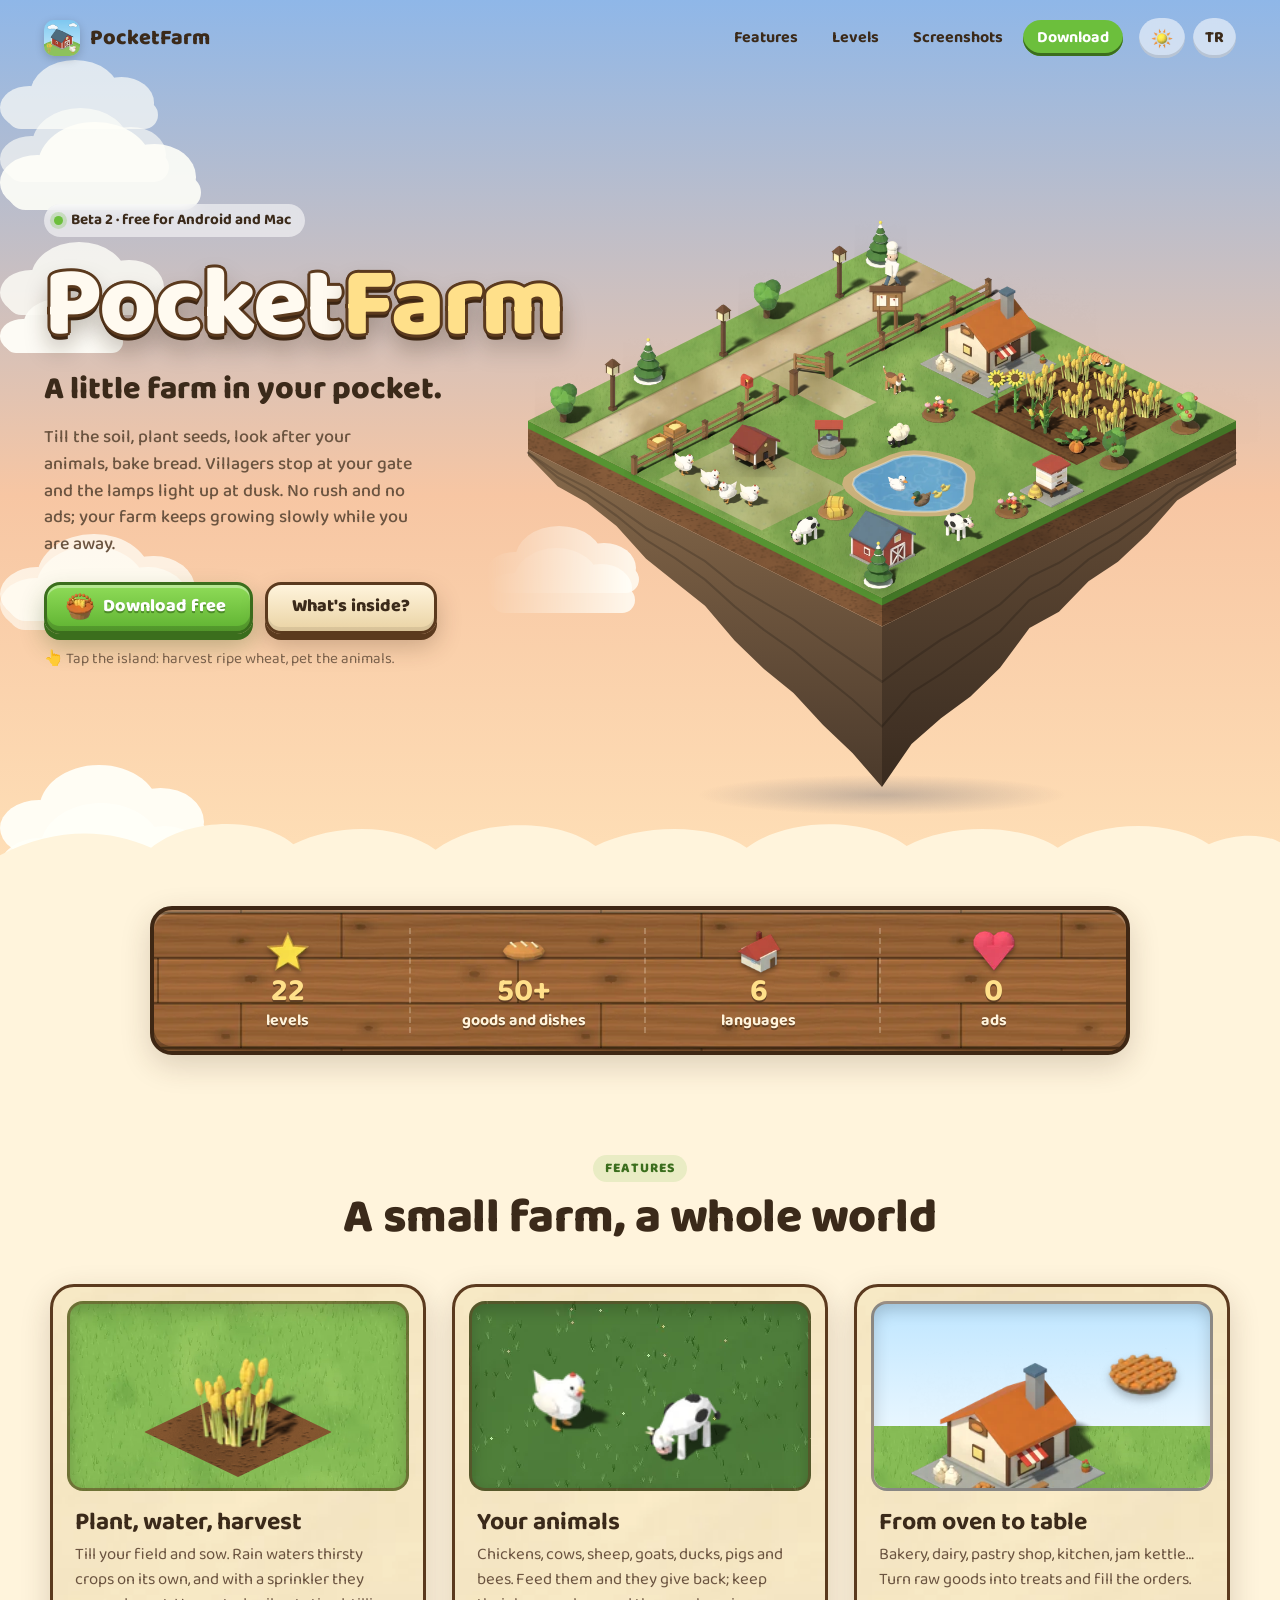
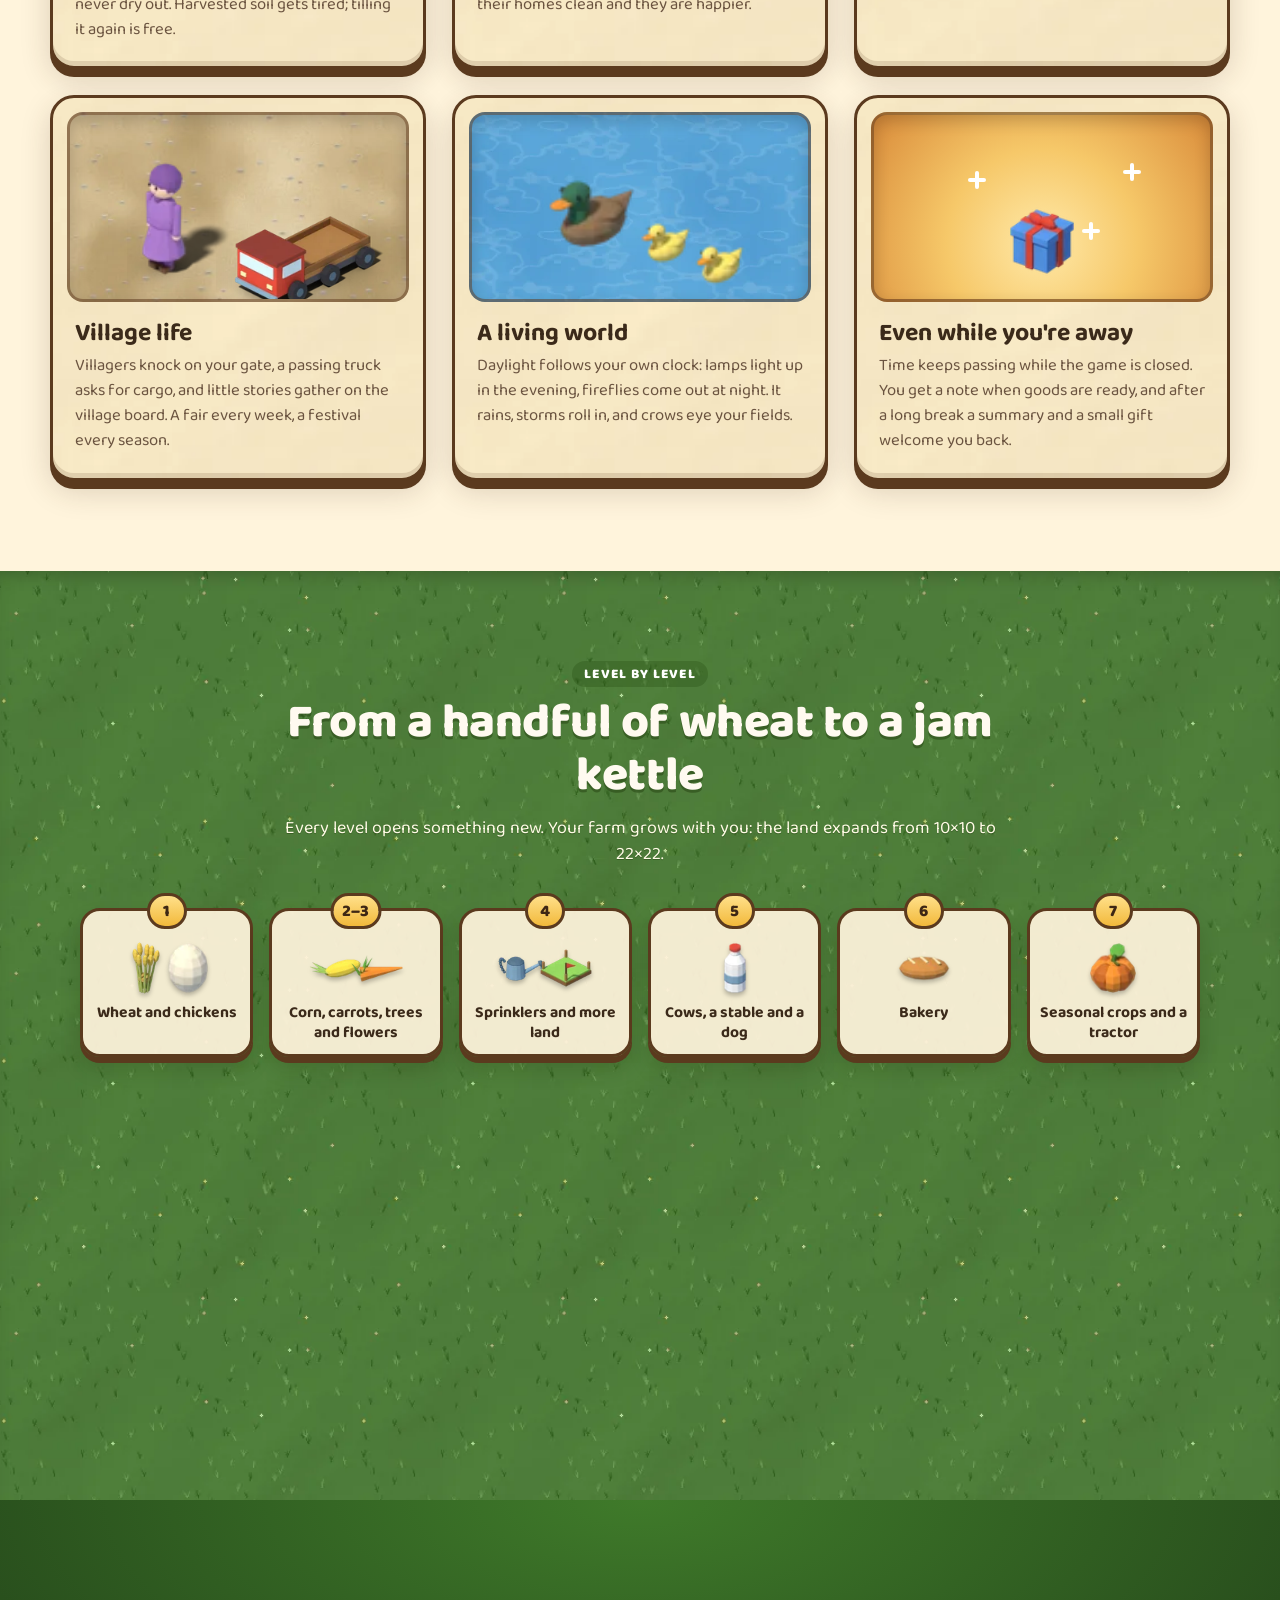
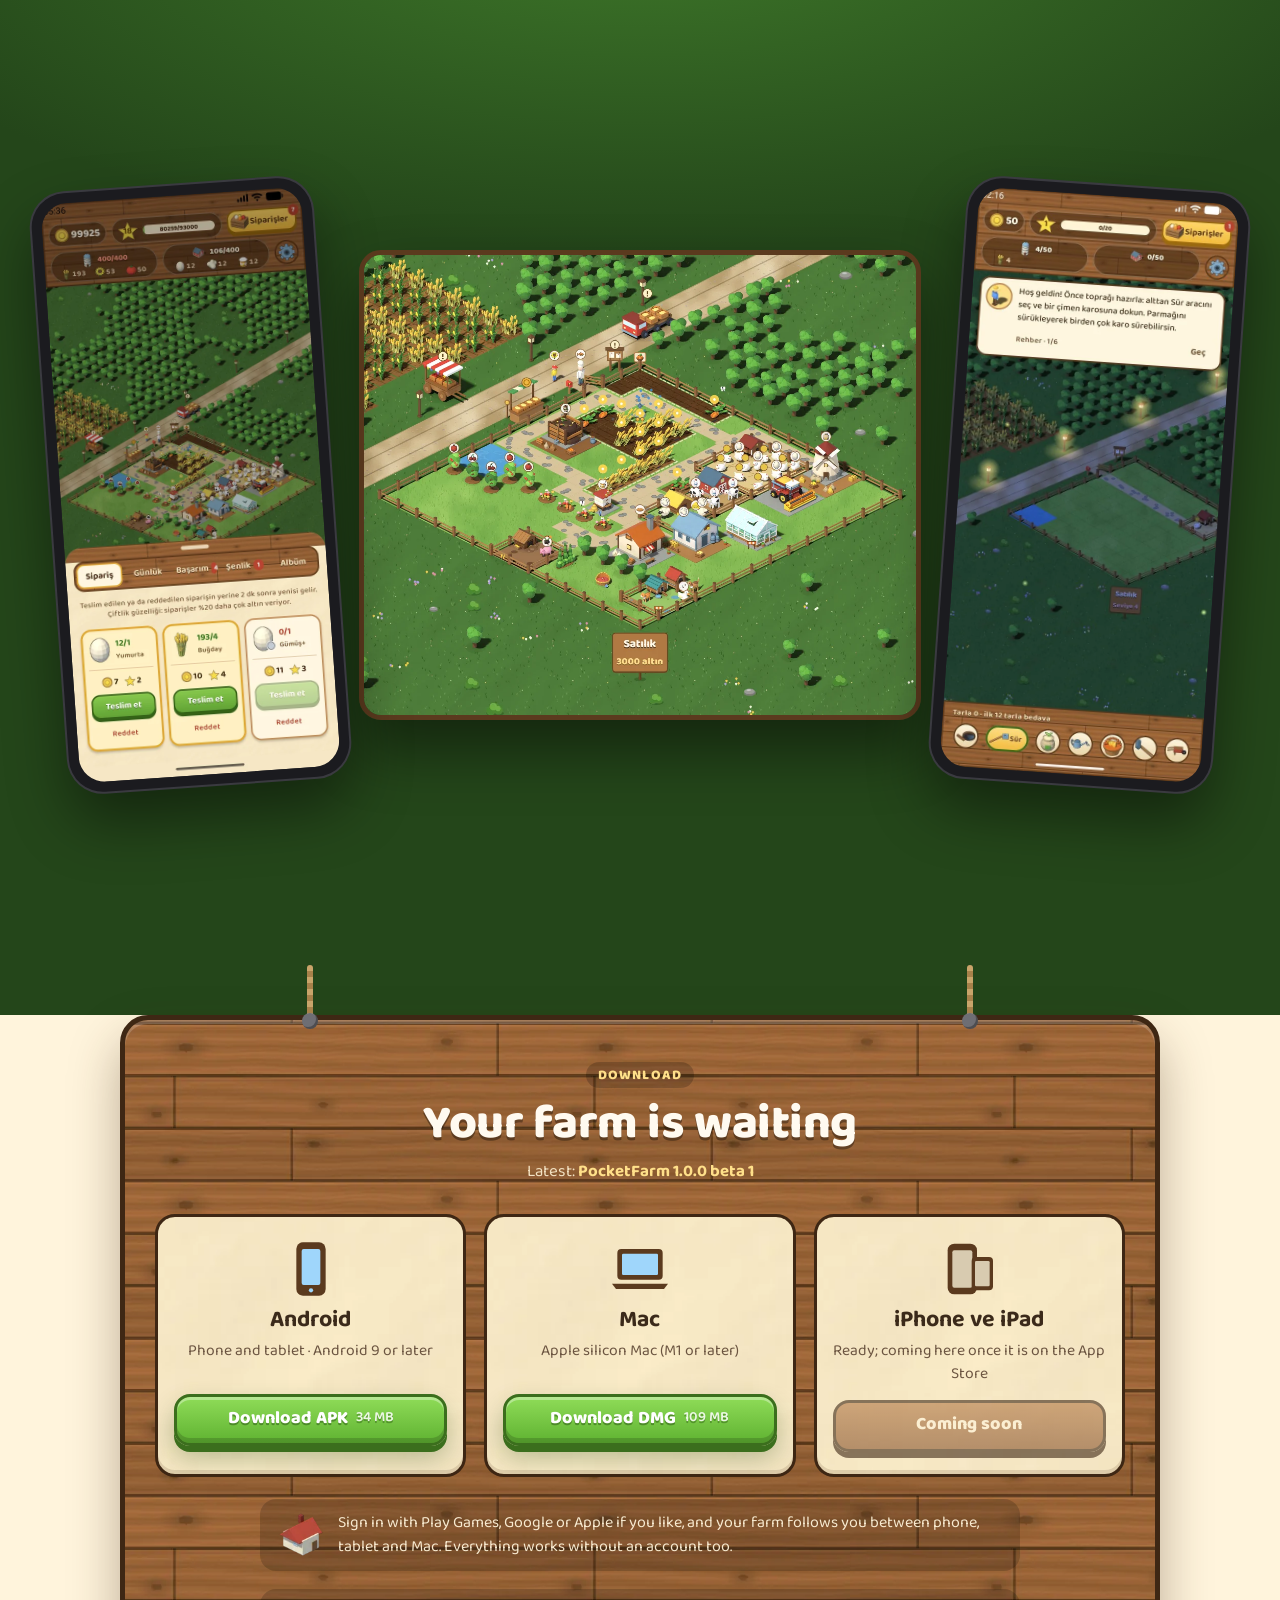
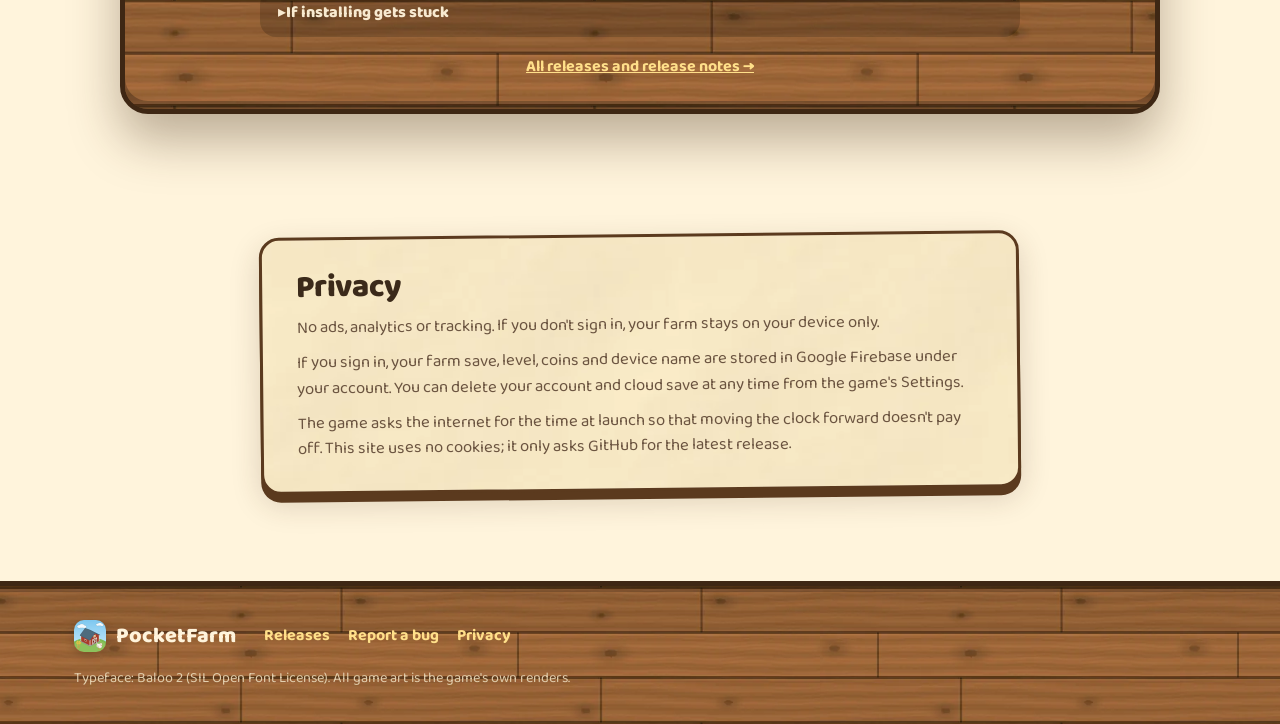
==== commit e80827c7: "Beta 2 görselleri; sitede Beta 2 Co-Authored-By: Claude Opus 5.5 <noreply@anthropic.com>" ====
--- a/docs/index.html
+++ b/docs/index.html
@@ -47,7 +47,7 @@
 
   <div class="hero-inner">
     <div class="hero-text">
-      <p class="badge"><span class="dot"></span><span data-i18n="hero.badge">Beta 1 · Android ve Mac için ücretsiz</span></p>
+      <p class="badge"><span class="dot"></span><span data-i18n="hero.badge">Beta 2 · Android ve Mac için ücretsiz</span></p>
       <h1 class="title">Pocket<span>Farm</span></h1>
       <p class="tagline" data-i18n="hero.tagline">Cebinde küçük bir çiftlik.</p>
       <p class="lead" data-i18n="hero.lead">Toprağı sür, tohum ek, hayvanlarına bak, fırında ekmek pişir. Köylüler kapına gelir, akşam olunca fenerler yanar. Acele yok, reklam yok; çiftliğin sen yokken de yavaş yavaş büyür.</p>
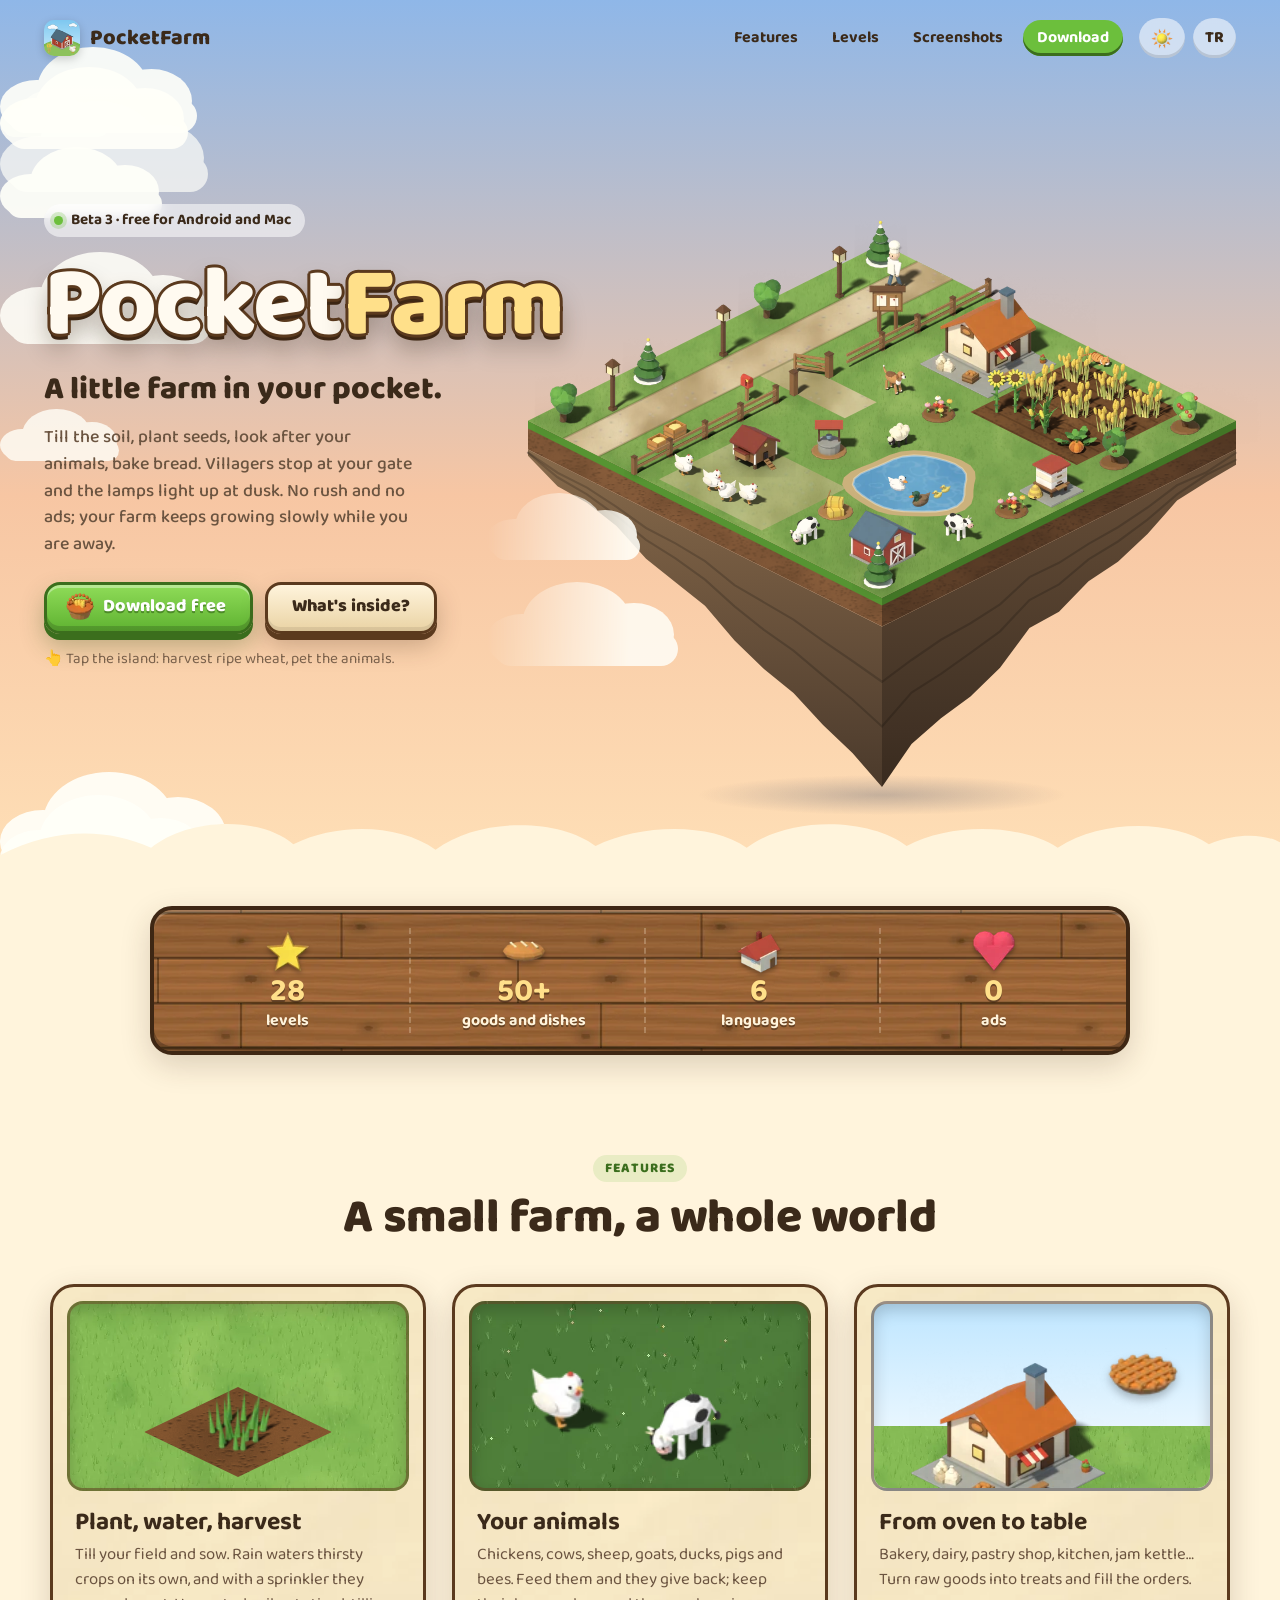
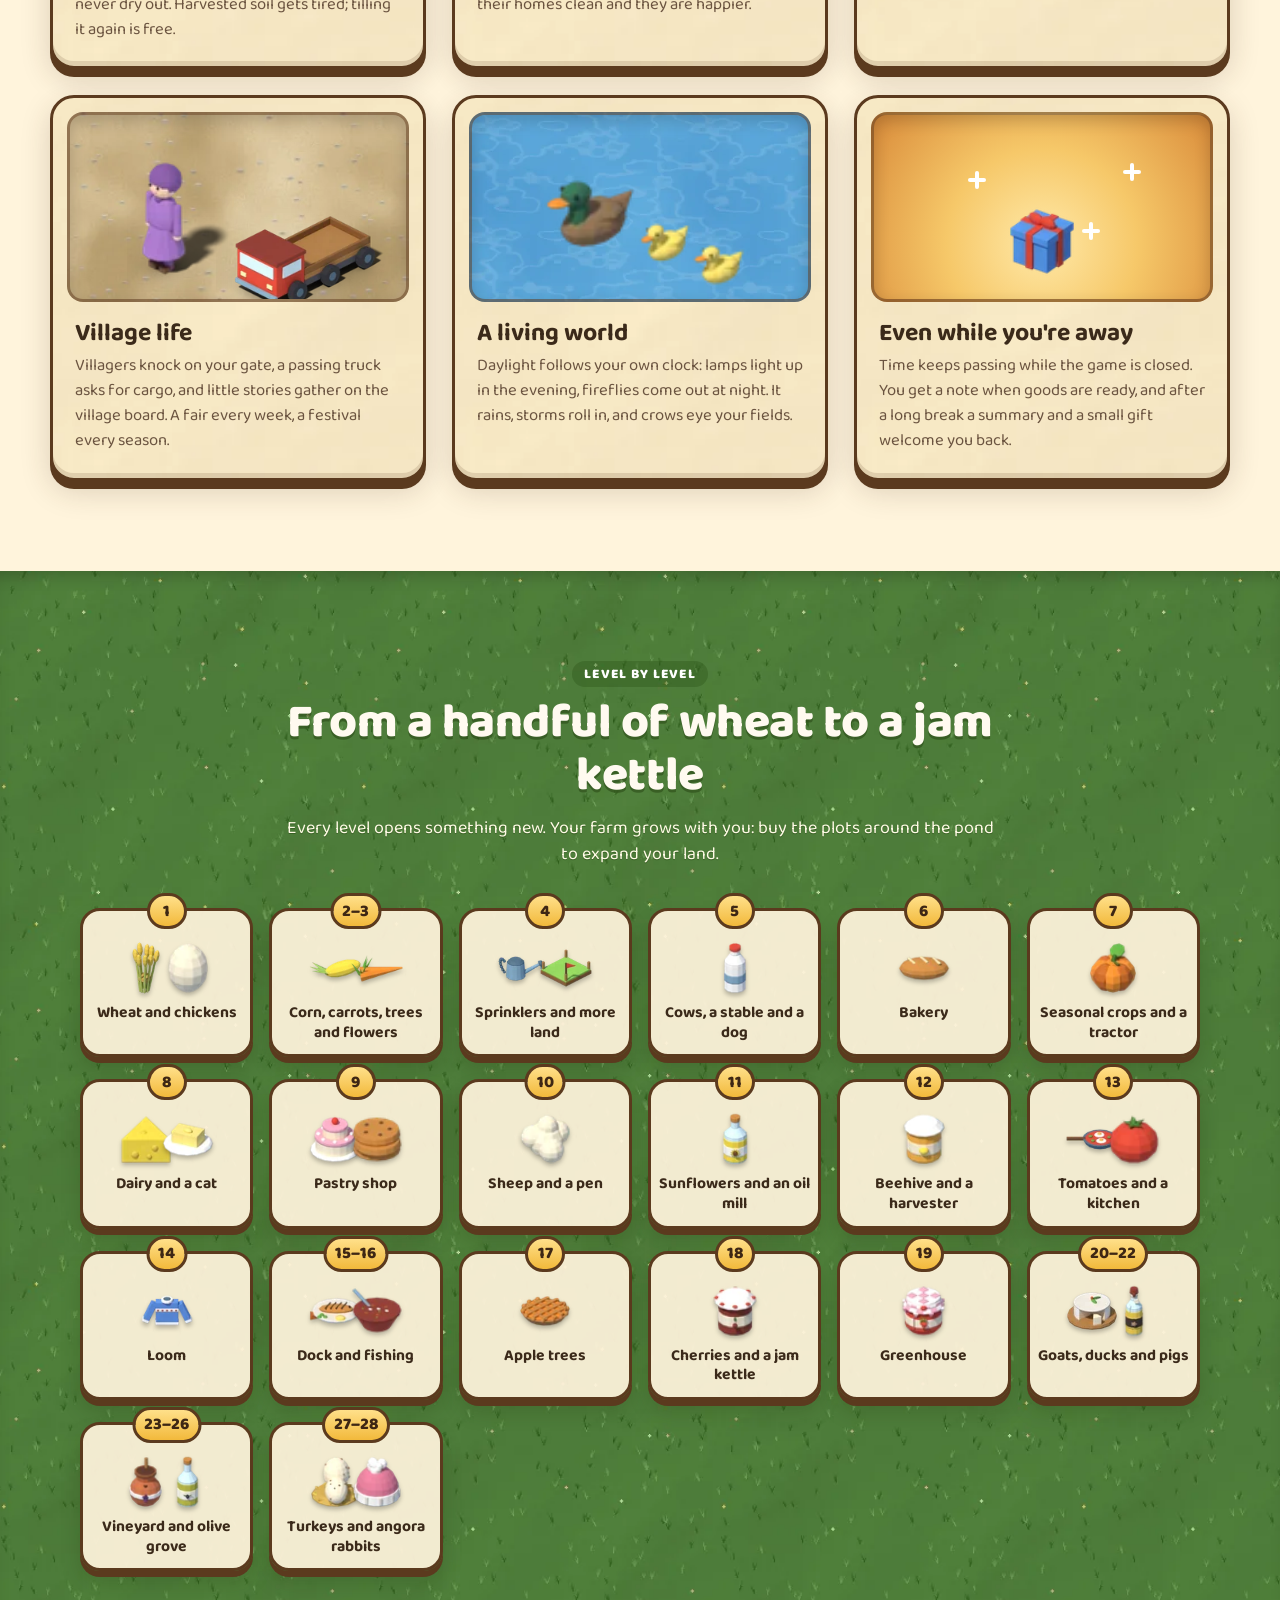
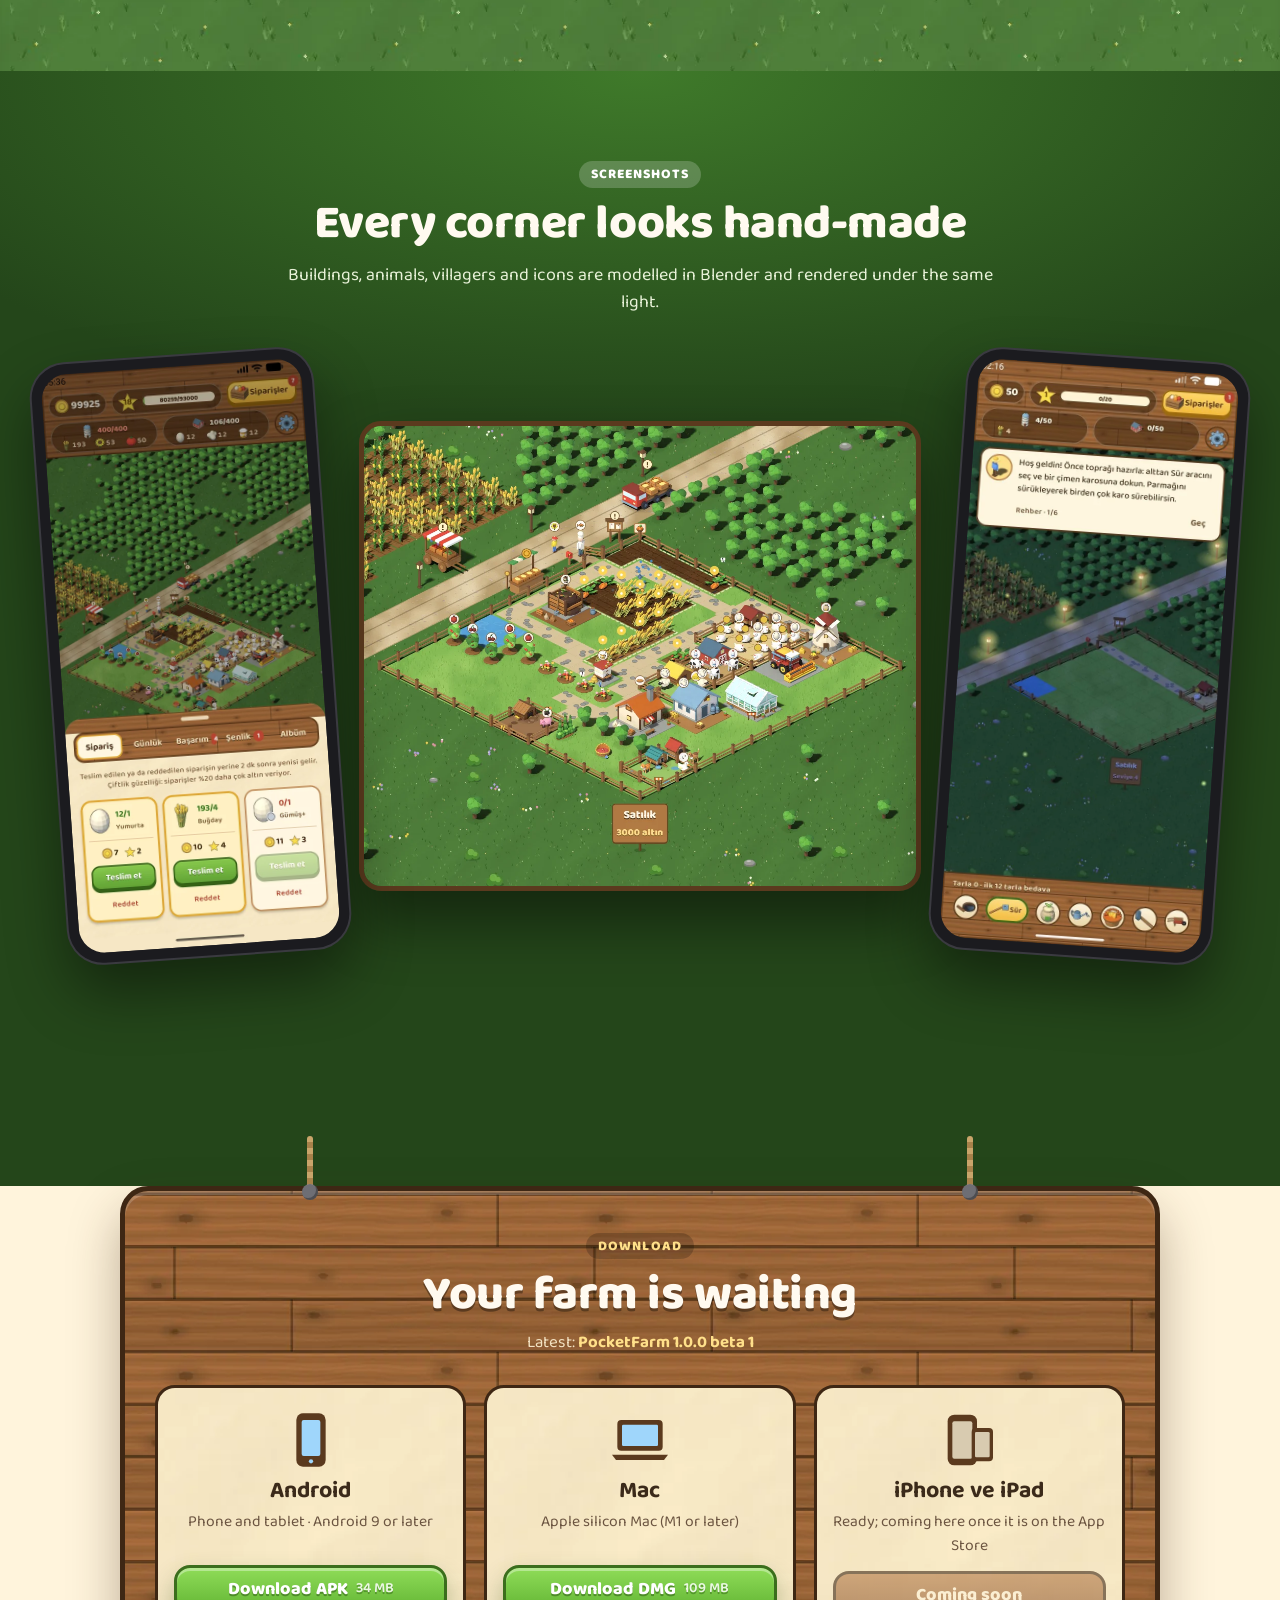
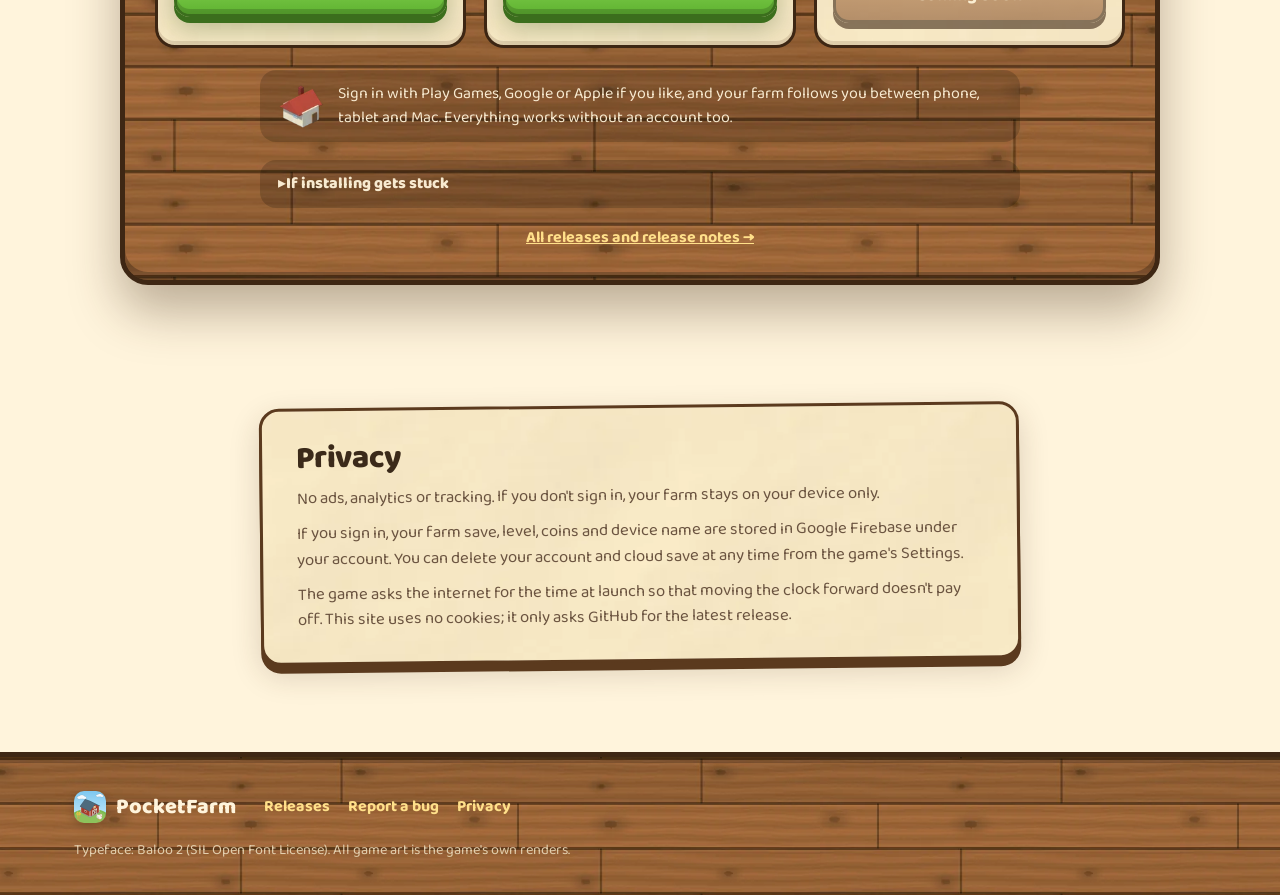
==== commit 3b9054fb: "Beta 3 görselleri; sitede Beta 3, 28 seviye, bağ ve hindi satırları Co-Authored-By: Claude Opus 5.5 " ====
--- a/docs/index.html
+++ b/docs/index.html
@@ -47,7 +47,7 @@
 
   <div class="hero-inner">
     <div class="hero-text">
-      <p class="badge"><span class="dot"></span><span data-i18n="hero.badge">Beta 2 · Android ve Mac için ücretsiz</span></p>
+      <p class="badge"><span class="dot"></span><span data-i18n="hero.badge">Beta 3 · Android ve Mac için ücretsiz</span></p>
       <h1 class="title">Pocket<span>Farm</span></h1>
       <p class="tagline" data-i18n="hero.tagline">Cebinde küçük bir çiftlik.</p>
       <p class="lead" data-i18n="hero.lead">Toprağı sür, tohum ek, hayvanlarına bak, fırında ekmek pişir. Köylüler kapına gelir, akşam olunca fenerler yanar. Acele yok, reklam yok; çiftliğin sen yokken de yavaş yavaş büyür.</p>
@@ -74,7 +74,7 @@
 <main>
   <section class="stats" aria-label="Kısaca">
     <ul>
-      <li class="reveal"><span data-sprite="ui_star"></span><b>22</b><span data-i18n="stats.levels">seviye</span></li>
+      <li class="reveal"><span data-sprite="ui_star"></span><b>28</b><span data-i18n="stats.levels">seviye</span></li>
       <li class="reveal"><span data-sprite="item_bread"></span><b>50+</b><span data-i18n="stats.goods">ürün ve yemek</span></li>
       <li class="reveal"><span data-sprite="ui_home"></span><b>6</b><span data-i18n="stats.langs">dil</span></li>
       <li class="reveal"><span data-sprite="ui_heart"></span><b>0</b><span data-i18n="stats.ads">reklam</span></li>
@@ -124,7 +124,7 @@
     <div class="section-head reveal">
       <p class="eyebrow" data-i18n="lv.eyebrow">Seviyeden seviyeye</p>
       <h2 data-i18n="lv.title">Bir avuç buğdaydan reçel kazanına</h2>
-      <p class="sub" data-i18n="lv.sub">Her seviye yeni bir şey açar. Çiftliğin de seninle büyür: arazi 10×10'dan 22×22'ye genişler.</p>
+      <p class="sub" data-i18n="lv.sub">Her seviye yeni bir şey açar. Çiftliğin de seninle büyür: göletin çevresindeki parselleri alarak arazini genişletirsin.</p>
     </div>
     <ol class="path" id="levelPath"></ol>
   </section>
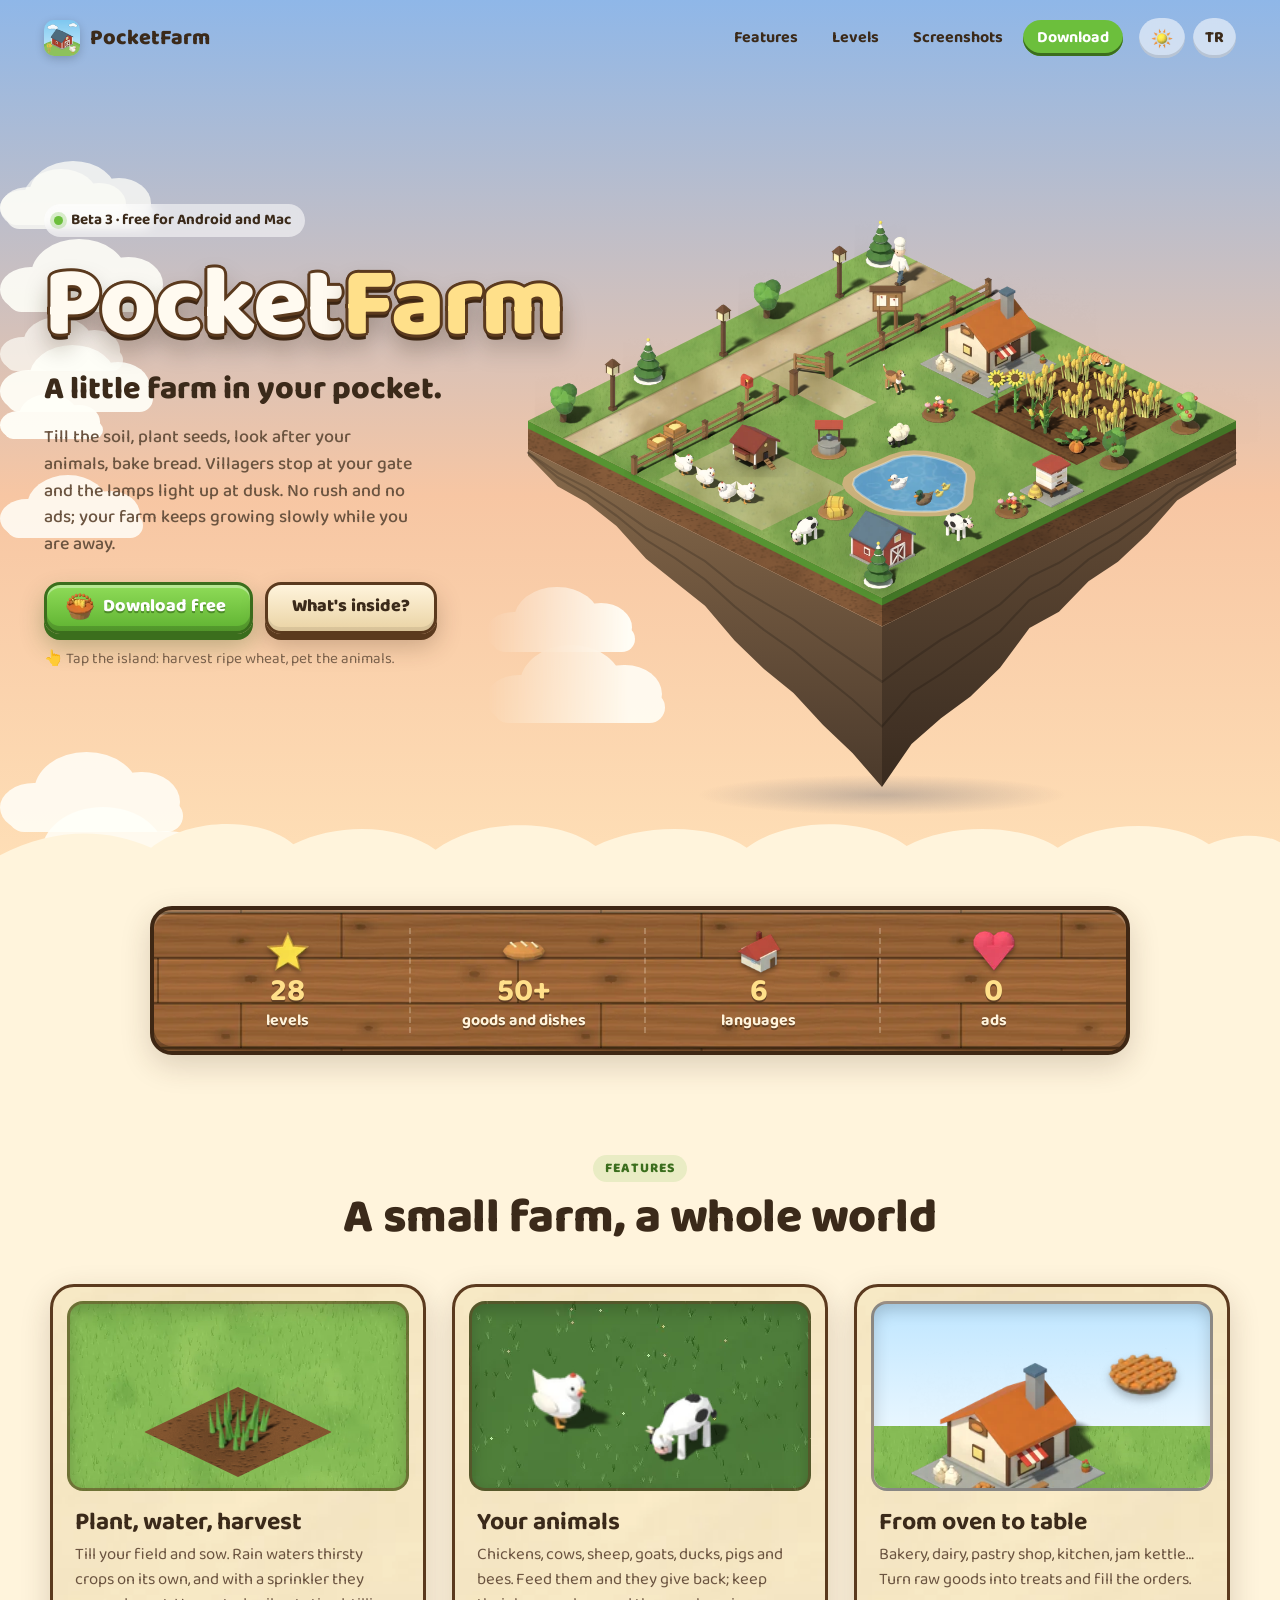
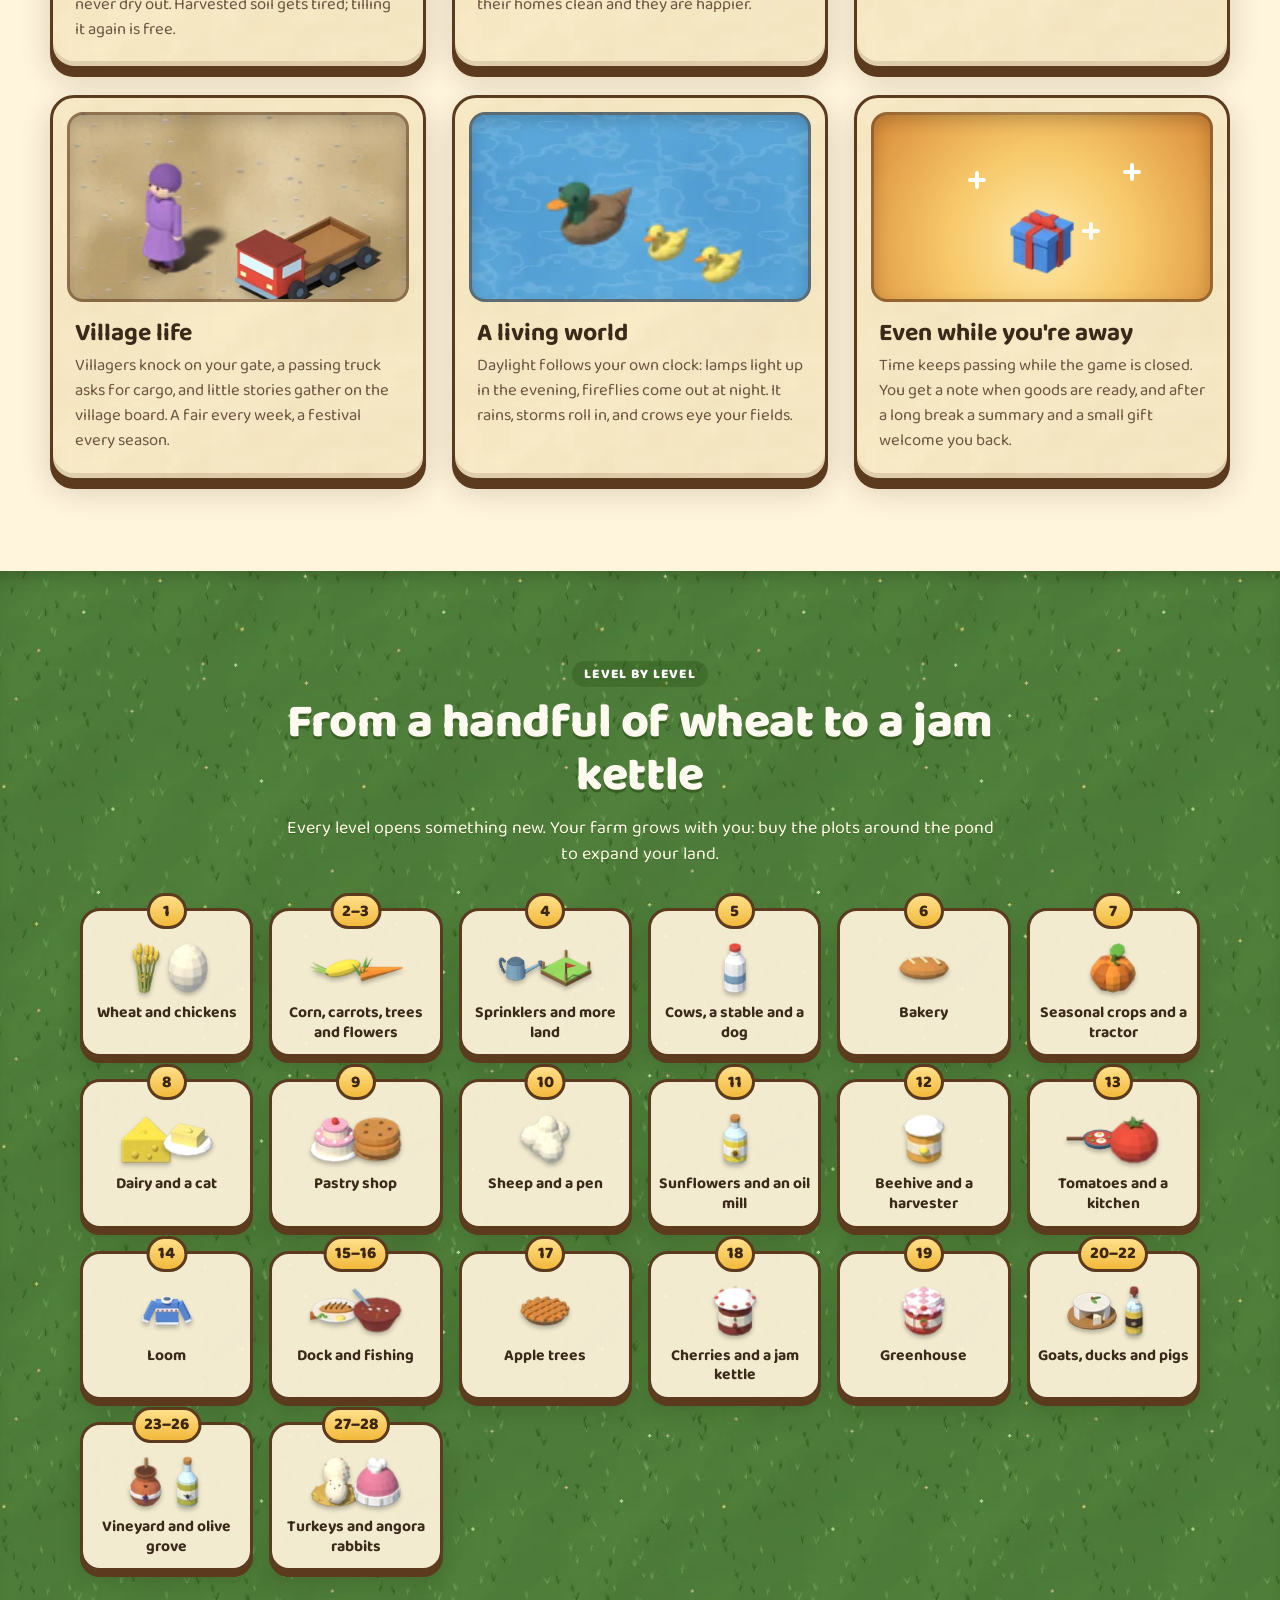
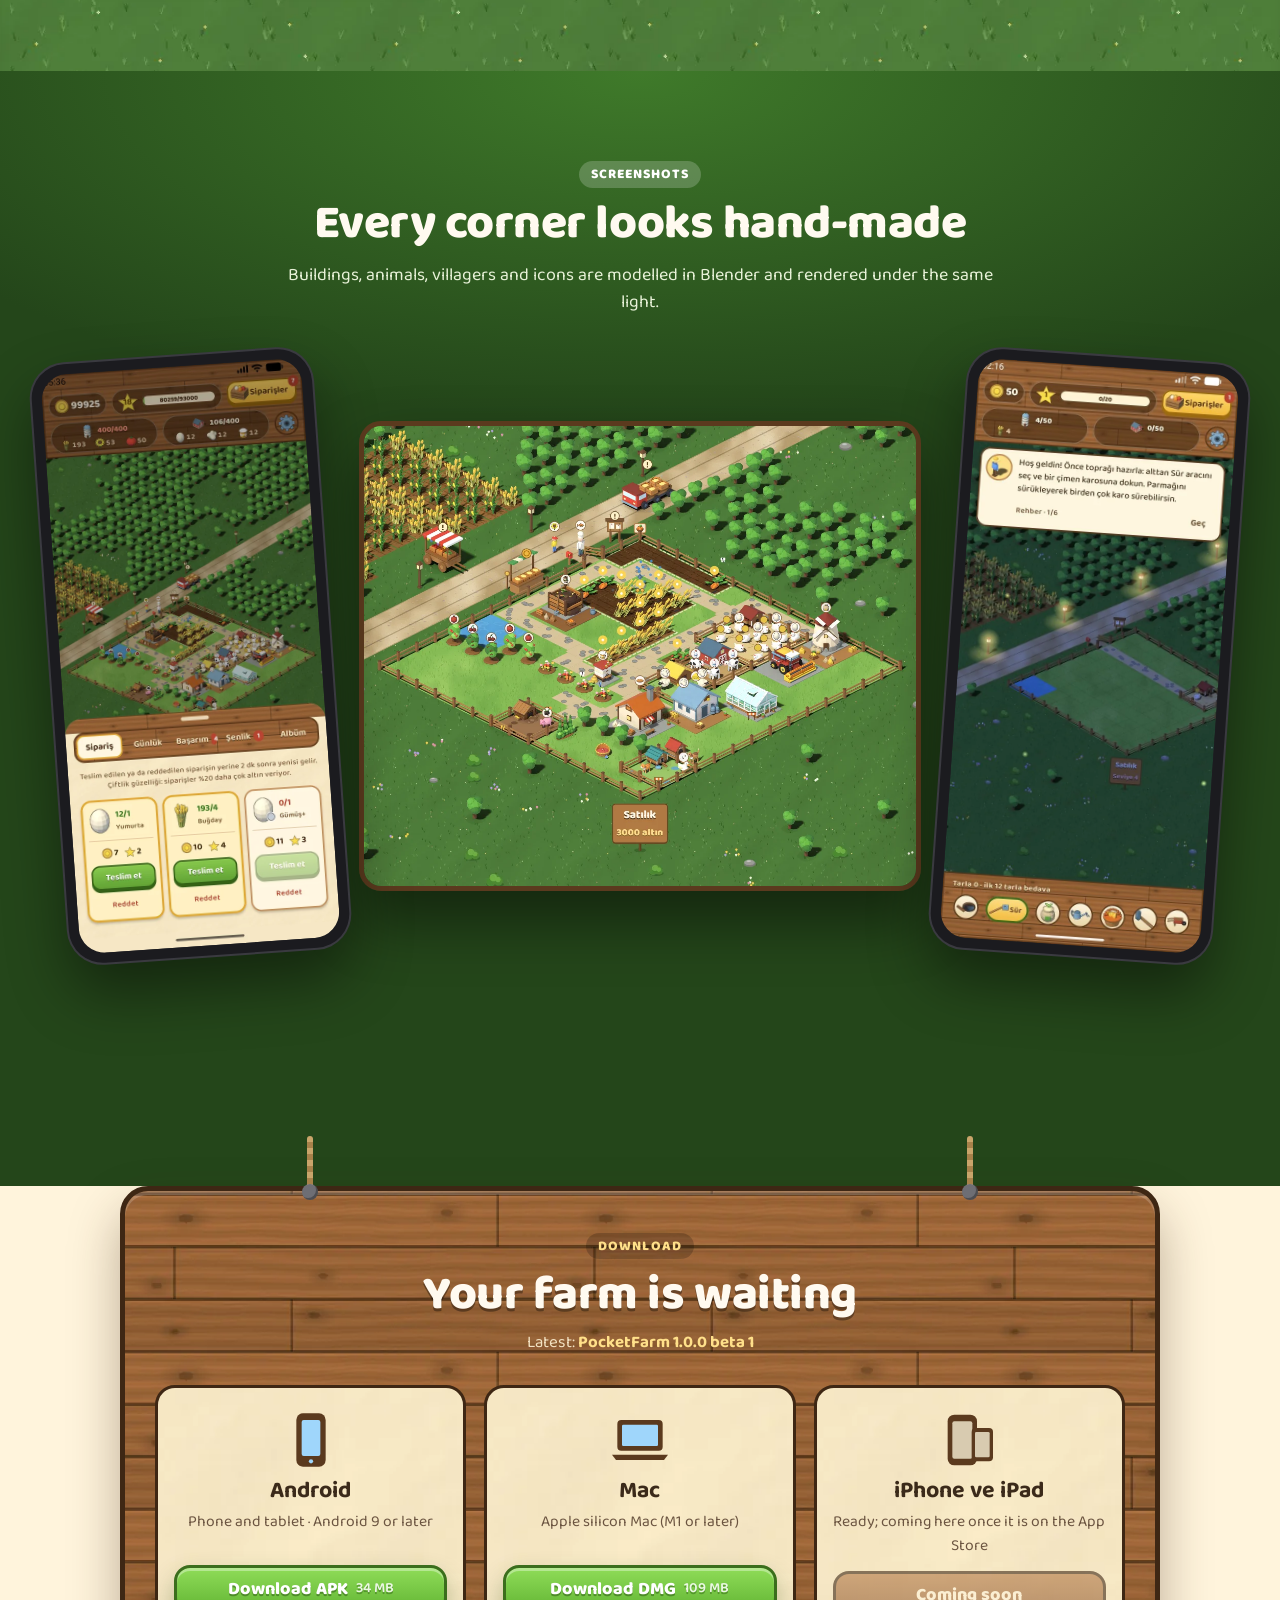
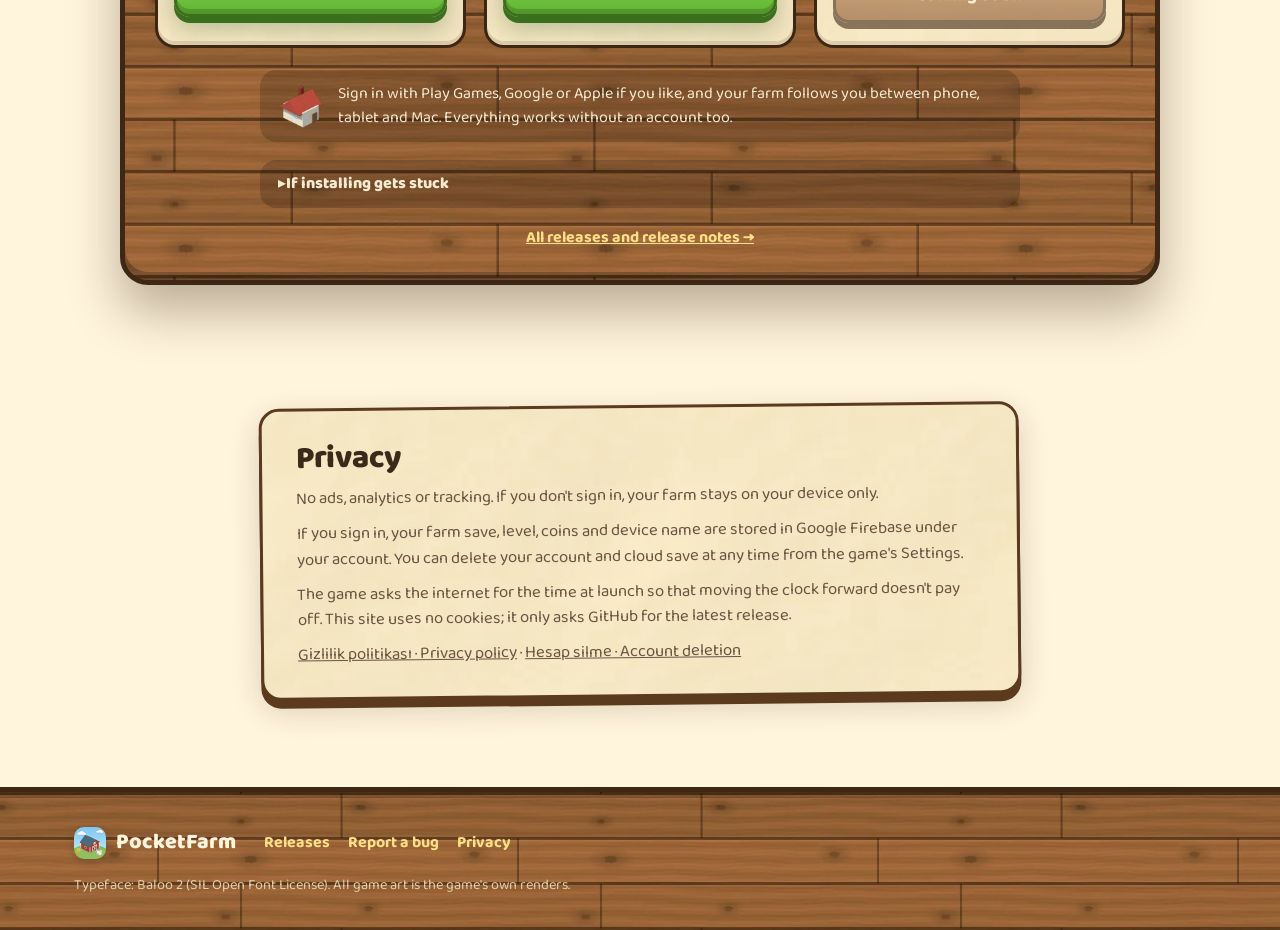
==== commit 27d18f11: "Gizlilik politikası ve hesap silme sayfaları (e-posta henüz yer tutucu) Co-Authored-By: Claude Opus " ====
--- a/docs/index.html
+++ b/docs/index.html
@@ -189,6 +189,7 @@
       <p data-i18n="pv.p1">Reklam, analiz ve izleme yok. Giriş yapmazsan çiftliğin yalnızca cihazında durur.</p>
       <p data-i18n="pv.p2">Giriş yaparsan çiftlik kaydın, seviyen, altının ve cihazının adı hesabına bağlı olarak Google Firebase'de saklanır. Hesabını ve buluttaki kaydını istediğin an oyunun Ayarlar bölümünden silebilirsin.</p>
       <p data-i18n="pv.p3">Oyun, saat ileri alınarak kazanç elde edilmesin diye açılışta internetten saati sorar. Bu site de çerez kullanmaz; yalnızca son sürümü öğrenmek için GitHub'a sorar.</p>
+      <p class="pv-links"><a href="gizlilik.html">Gizlilik politikası · Privacy policy</a> · <a href="hesap-silme.html">Hesap silme · Account deletion</a></p>
     </div>
   </section>
 </main>
@@ -199,7 +200,7 @@
     <nav>
       <a href="https://github.com/serkantkn/PocketFarm/releases" data-i18n="ft.releases">Sürümler</a>
       <a href="https://github.com/serkantkn/PocketFarm/issues" data-i18n="ft.issues">Hata bildir</a>
-      <a href="#gizlilik" data-i18n="ft.privacy">Gizlilik</a>
+      <a href="gizlilik.html" data-i18n="ft.privacy">Gizlilik</a>
     </nav>
     <p class="small" data-i18n="ft.note">Yazı tipi: Baloo 2 (SIL Open Font License). Bütün oyun görselleri oyunun kendi render'larıdır.</p>
   </div>
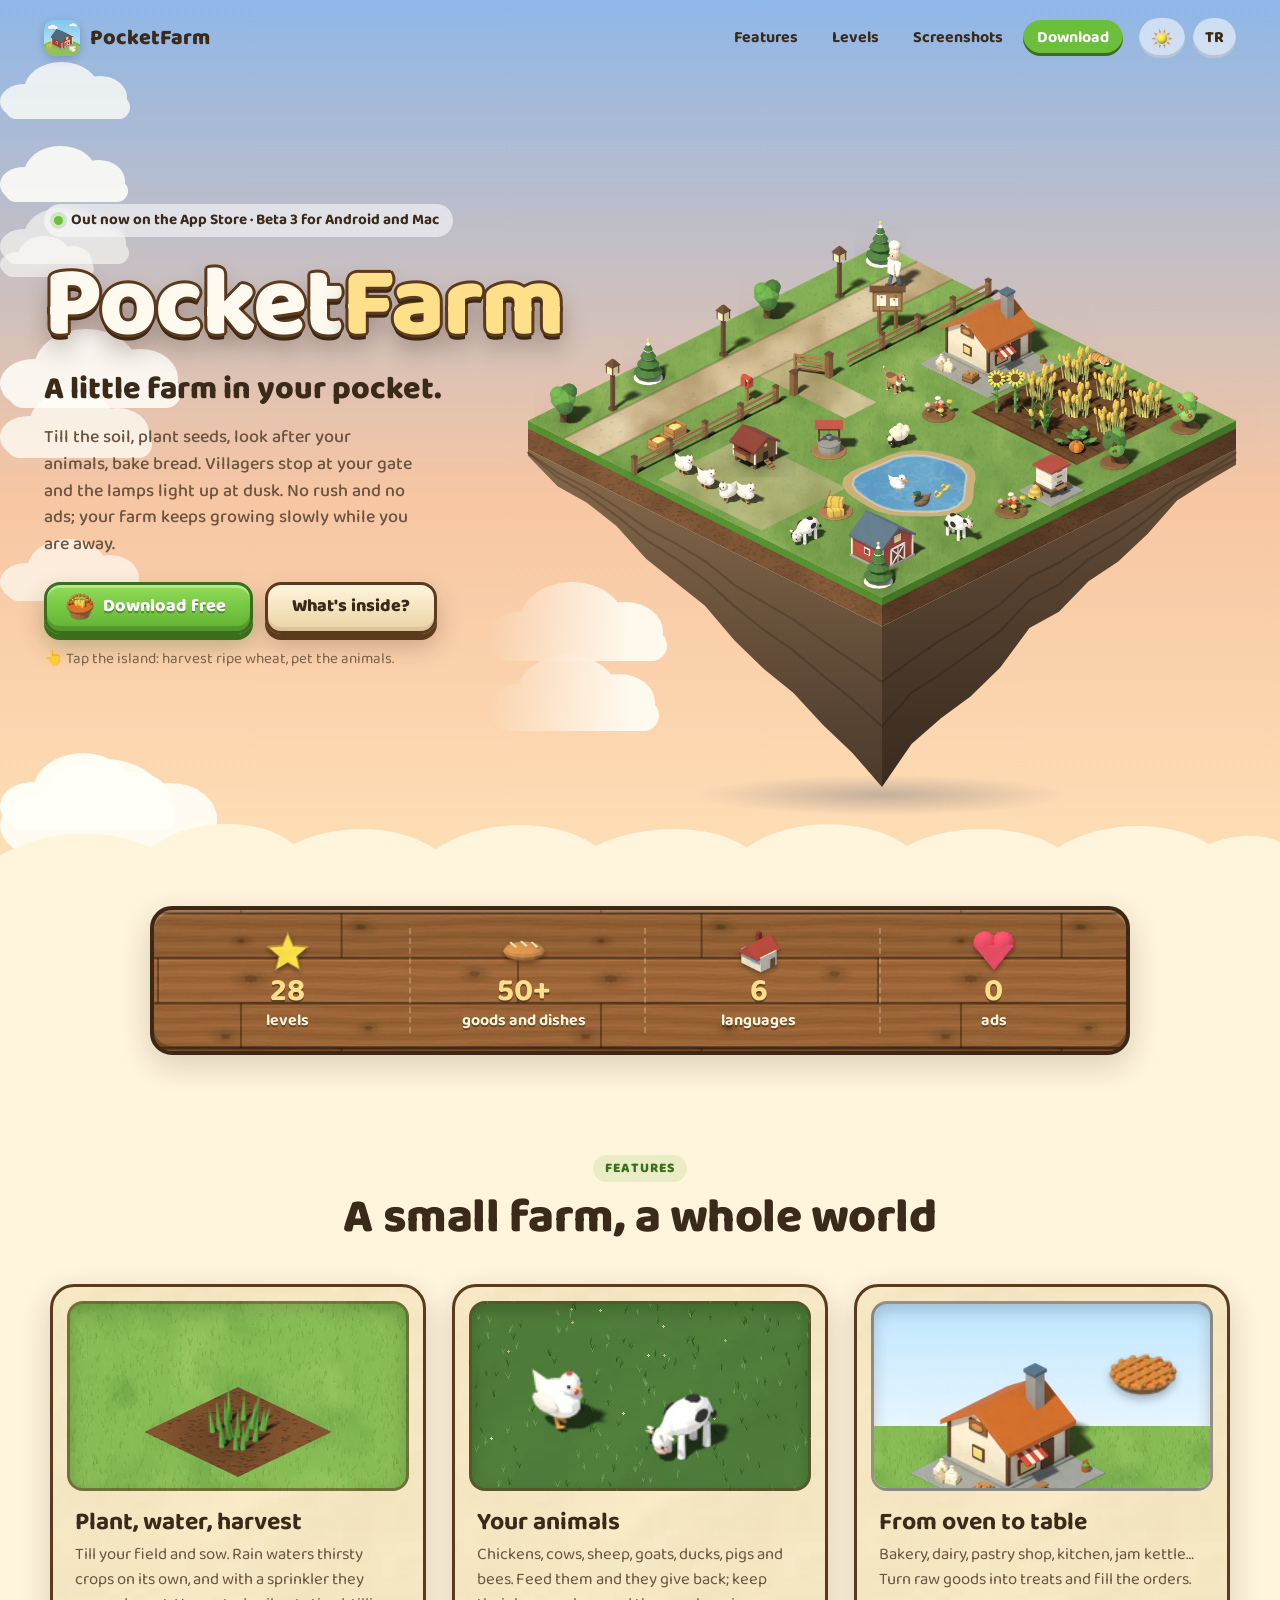
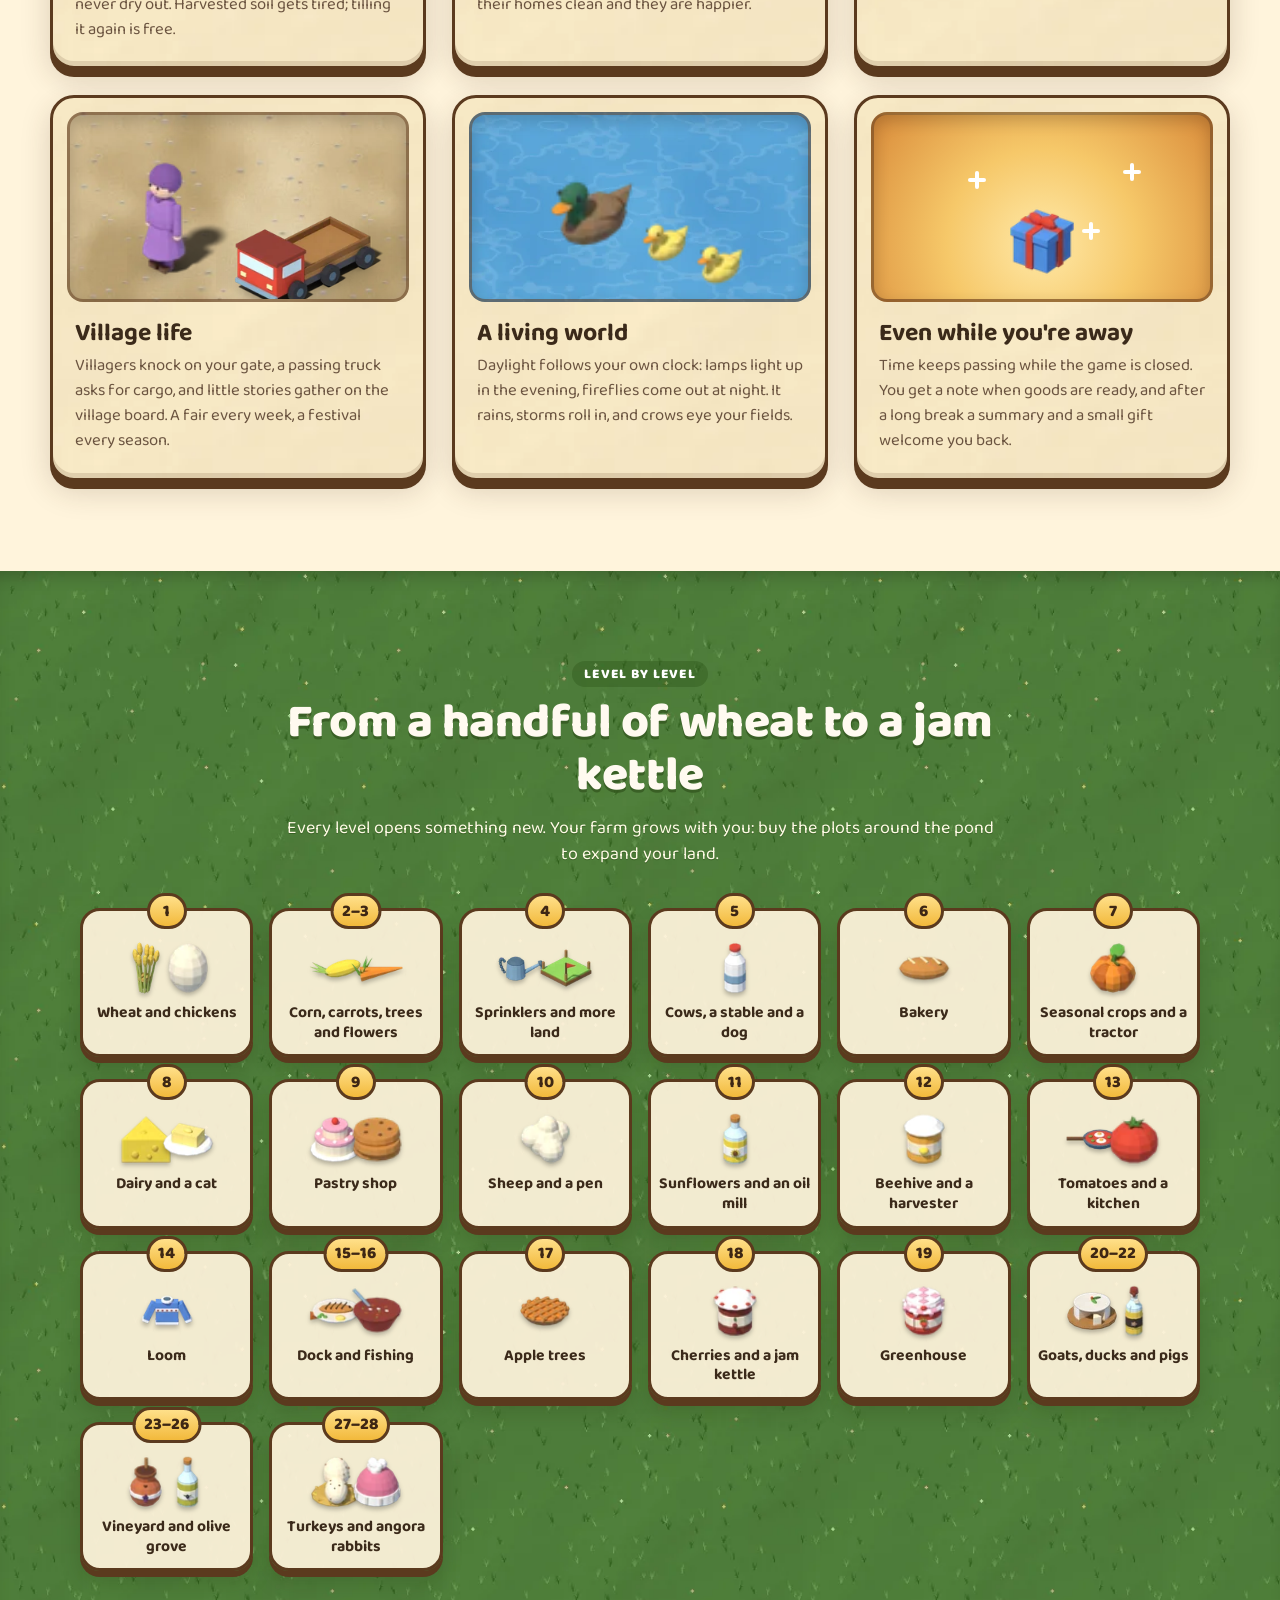
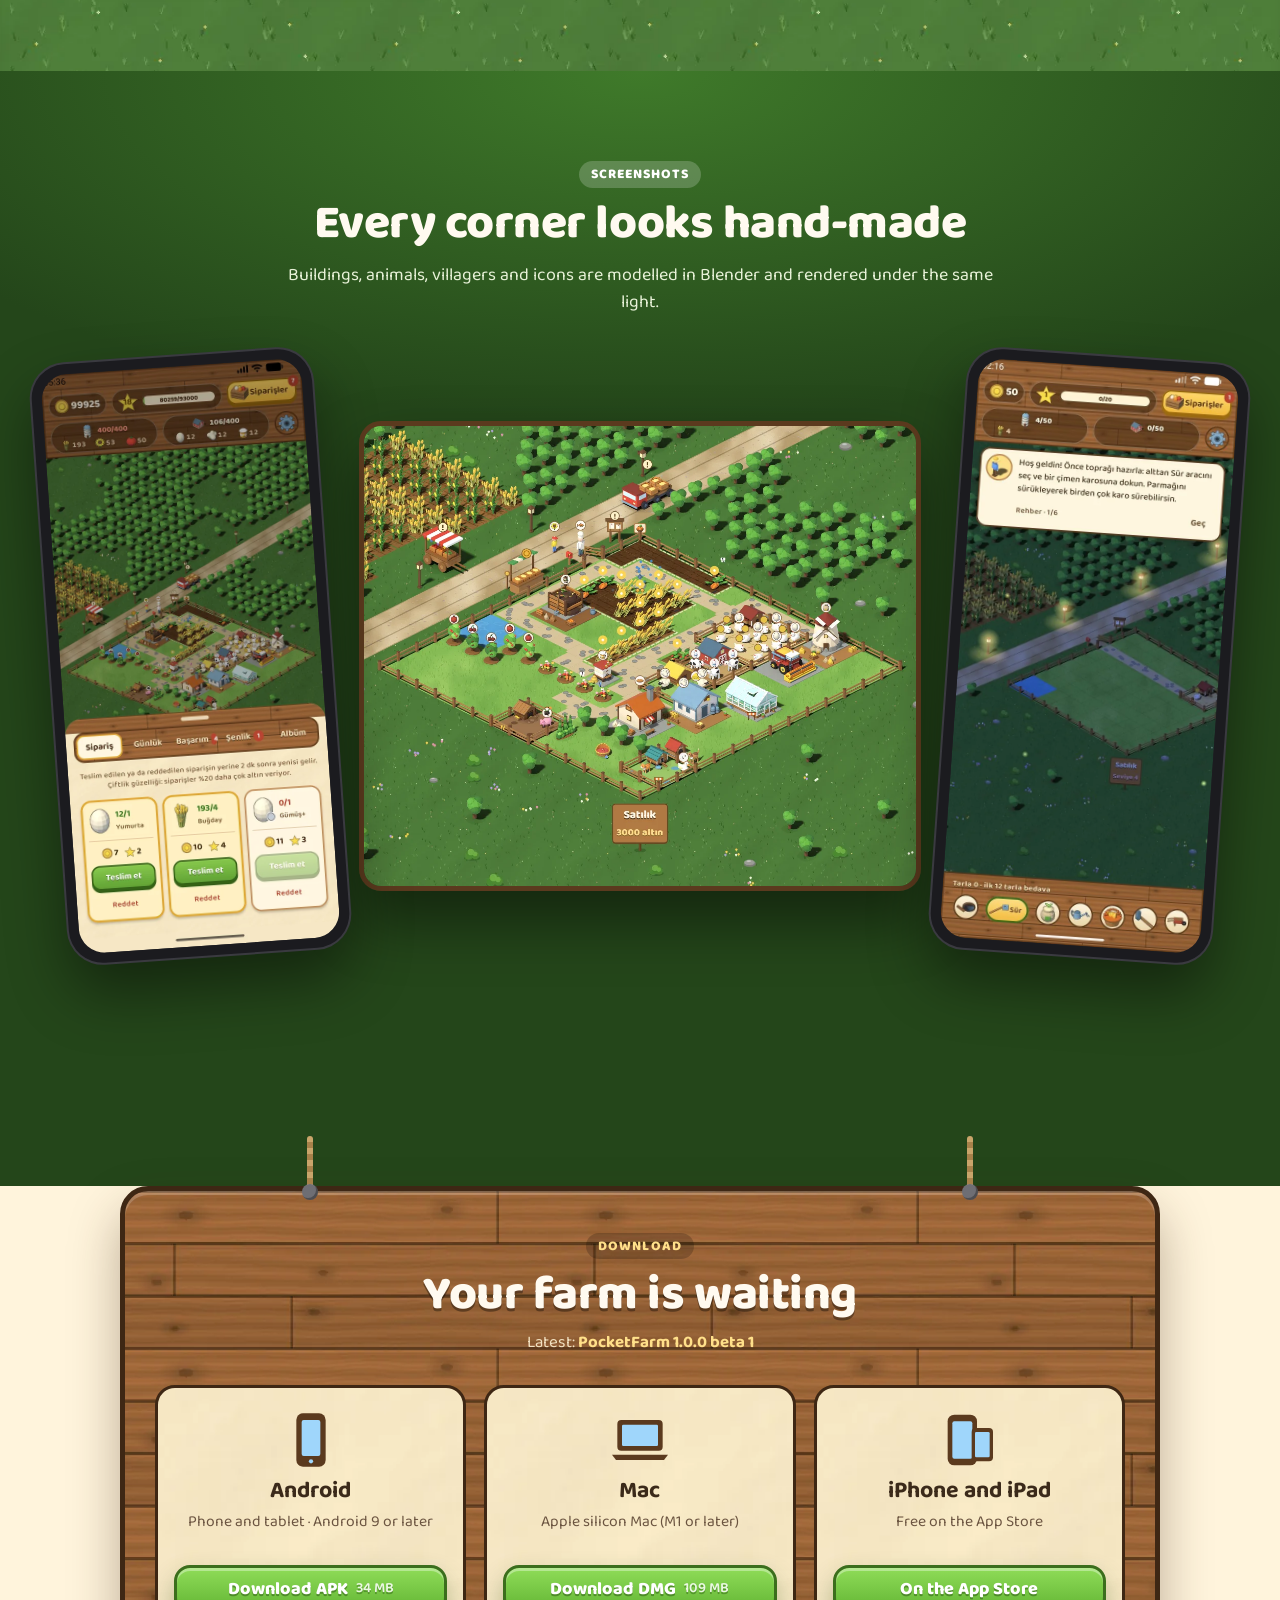
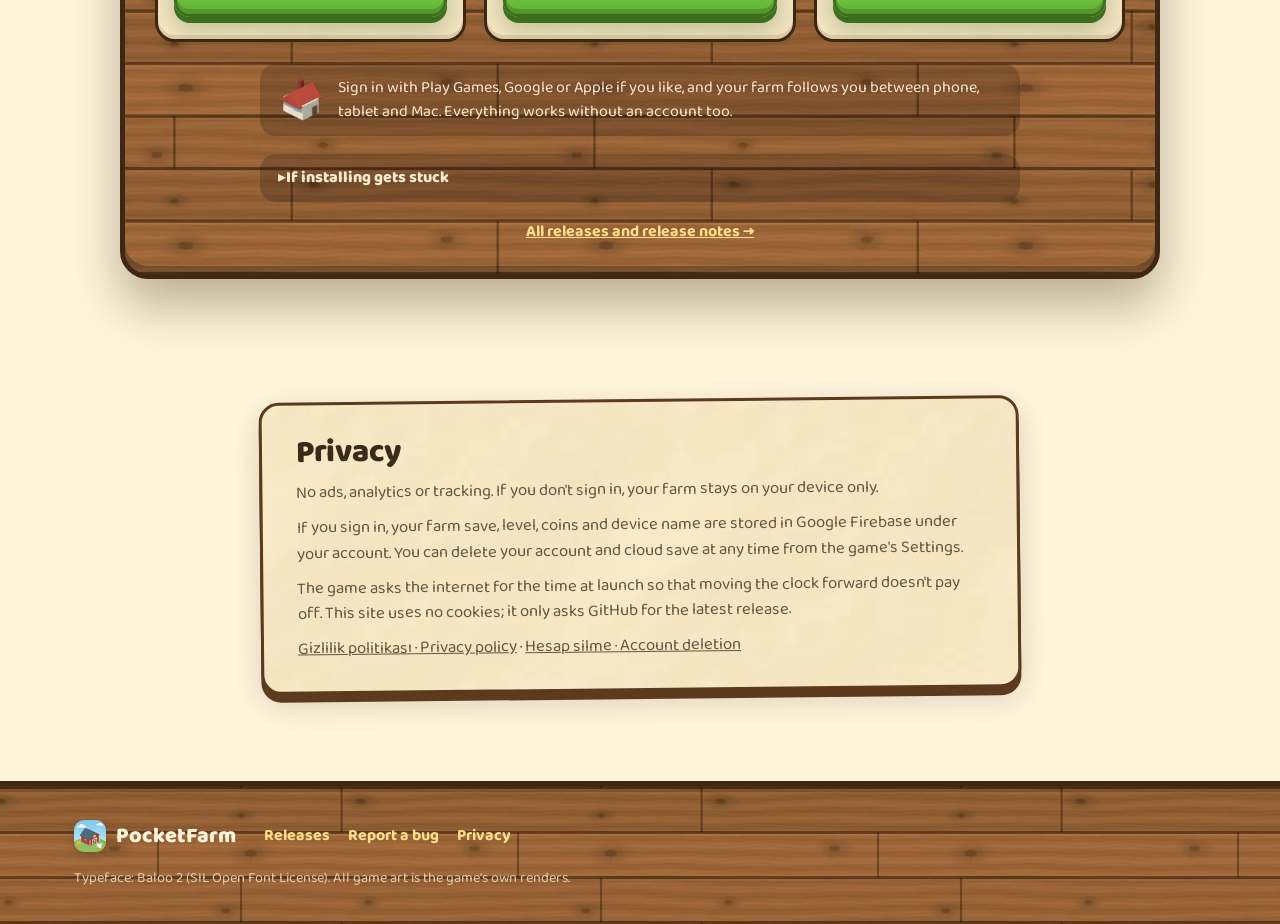
==== commit 00e1233d: "Sitede App Store bağlantısı: iPhone ve iPad kartı açıldı Co-Authored-By: Claude Opus 5.5 <noreply@an" ====
--- a/docs/index.html
+++ b/docs/index.html
@@ -4,11 +4,11 @@
 <meta charset="utf-8">
 <meta name="viewport" content="width=device-width, initial-scale=1, viewport-fit=cover">
 <title>PocketFarm — Cebinde küçük bir çiftlik</title>
-<meta name="description" content="PocketFarm: el yapımı görünümlü, sakin bir çiftlik oyunu. Ek, biç, hayvanlarına bak, fırında ekmek pişir. Android ve Mac için ücretsiz beta.">
+<meta name="description" content="PocketFarm: el yapımı görünümlü, sakin bir çiftlik oyunu. Ek, biç, hayvanlarına bak, fırında ekmek pişir. iPhone ve iPad için App Store'da; Android ve Mac için ücretsiz beta.">
 <meta name="theme-color" content="#7ec8ff">
 <meta property="og:type" content="website">
 <meta property="og:title" content="PocketFarm — Cebinde küçük bir çiftlik">
-<meta property="og:description" content="El yapımı görünümlü, sakin bir çiftlik oyunu. Android ve Mac için ücretsiz beta.">
+<meta property="og:description" content="El yapımı görünümlü, sakin bir çiftlik oyunu. iPhone ve iPad için App Store'da; Android ve Mac için ücretsiz beta.">
 <meta property="og:image" content="https://serkantkn.github.io/PocketFarm/assets/og.jpg">
 <meta property="og:url" content="https://serkantkn.github.io/PocketFarm/">
 <meta name="twitter:card" content="summary_large_image">
@@ -47,7 +47,7 @@
 
   <div class="hero-inner">
     <div class="hero-text">
-      <p class="badge"><span class="dot"></span><span data-i18n="hero.badge">Beta 3 · Android ve Mac için ücretsiz</span></p>
+      <p class="badge"><span class="dot"></span><span data-i18n="hero.badge">App Store'da yayında · Android ve Mac için Beta 3</span></p>
       <h1 class="title">Pocket<span>Farm</span></h1>
       <p class="tagline" data-i18n="hero.tagline">Cebinde küçük bir çiftlik.</p>
       <p class="lead" data-i18n="hero.lead">Toprağı sür, tohum ek, hayvanlarına bak, fırında ekmek pişir. Köylüler kapına gelir, akşam olunca fenerler yanar. Acele yok, reklam yok; çiftliğin sen yokken de yavaş yavaş büyür.</p>
@@ -162,11 +162,11 @@
             <p data-i18n="dl.mac">Apple çipli Mac (M1 ve sonrası)</p>
             <a class="btn leaf" id="dmgLink" href="https://github.com/serkantkn/PocketFarm/releases/download/v1.0.0_beta-1/PocketFarm-1.0.0_beta-1-mac.dmg"><span data-i18n="dl.dmg">DMG indir</span> <small id="dmgSize">109 MB</small></a>
           </div>
-          <div class="platform soon">
+          <div class="platform">
             <svg viewBox="0 0 48 48" aria-hidden="true"><rect x="8" y="5" width="22" height="38" rx="5"/><rect x="11.5" y="10" width="15" height="28" rx="1.5" class="screen"/><rect x="26" y="15" width="16" height="25" rx="3"/><rect x="28.5" y="18" width="11" height="19" rx="1" class="screen"/></svg>
-            <h3>iPhone ve iPad</h3>
-            <p data-i18n="dl.ios">Hazır; App Store'a çıkınca burada</p>
-            <span class="btn wood disabled" data-i18n="dl.soon">Yakında</span>
+            <h3 data-i18n="dl.iosName">iPhone ve iPad</h3>
+            <p data-i18n="dl.ios">App Store'da ücretsiz</p>
+            <a class="btn leaf" id="appStoreLink" href="https://apps.apple.com/app/id6829665730"><span data-i18n="dl.appstore">App Store'dan indir</span></a>
           </div>
         </div>
         <div class="sync"><span data-sprite="ui_home"></span><p data-i18n="dl.sync">İstersen Play Oyunlar, Google ya da Apple hesabınla giriş yap: çiftliğin telefon, tablet ve Mac arasında seninle gelir. Giriş yapmadan da her şey oynanır.</p></div>
